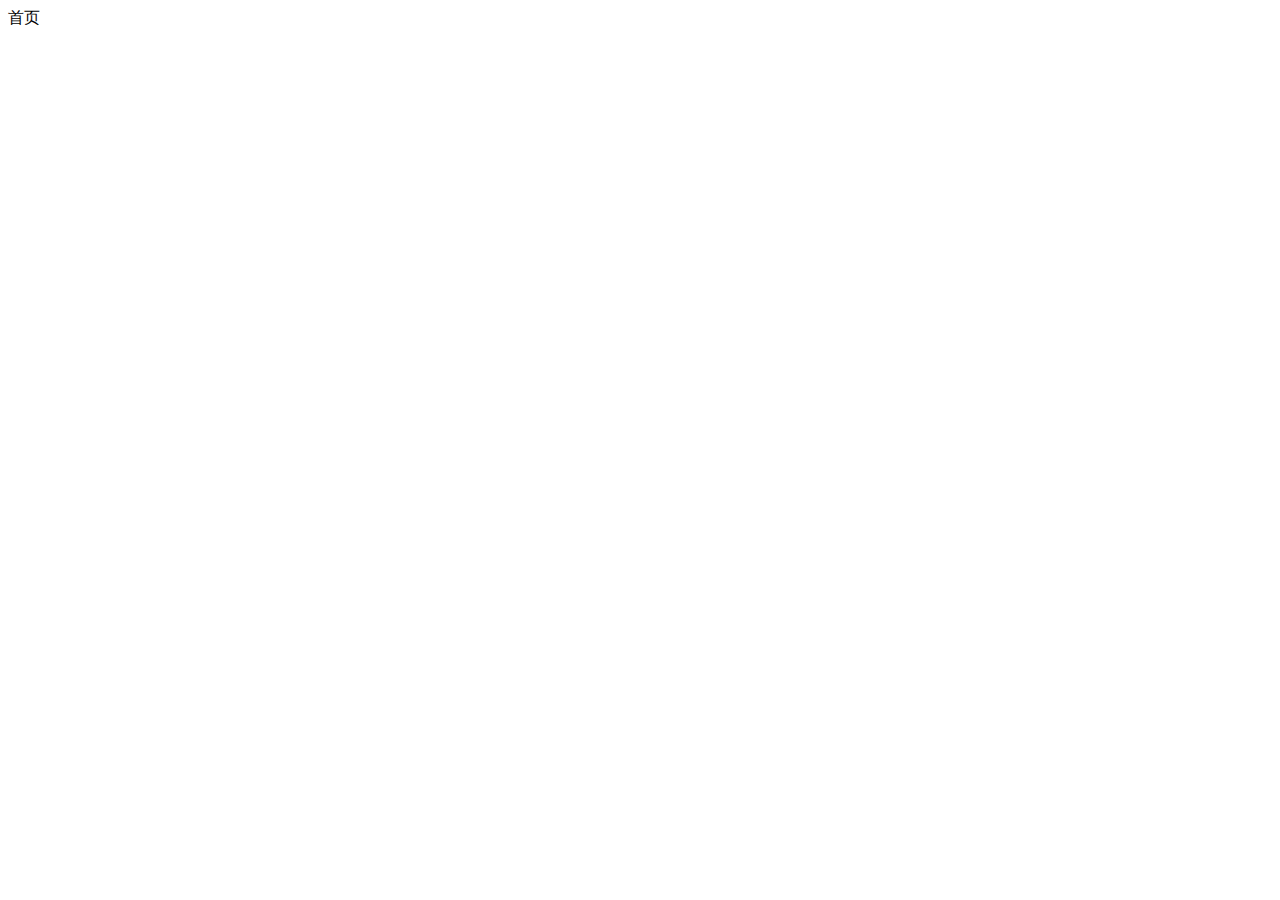
==== index.html @ 3155b63d "完成了登录和注册的功能" ====
<!DOCTYPE html>
<html lang="en">

<head>
  <meta charset="UTF-8">
  <meta http-equiv="X-UA-Compatible" content="IE=edge">
  <meta name="viewport" content="width=device-width, initial-scale=1.0">
  <title>Document</title>
</head>

<body>
  首页
</body>

</html>
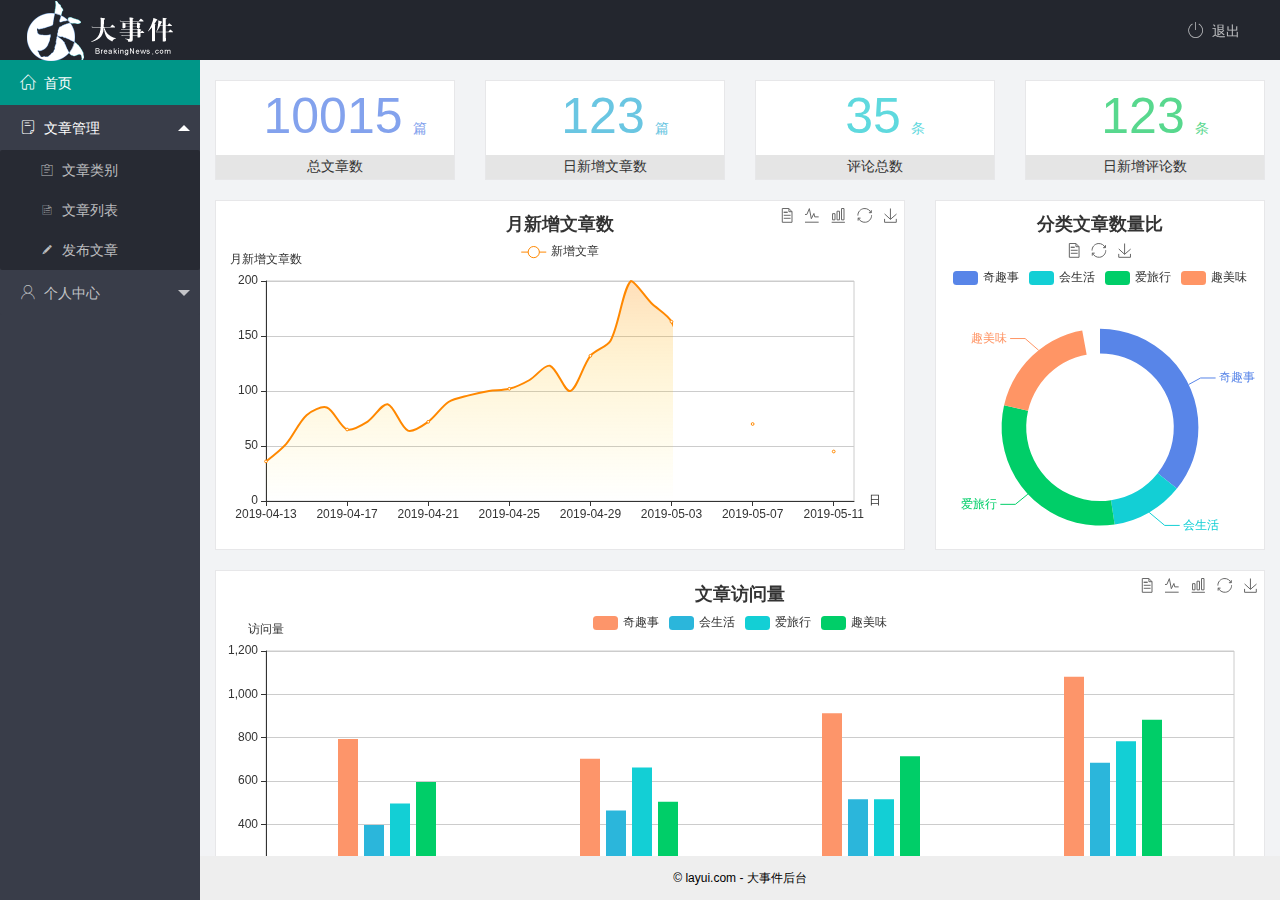
==== commit d318210f: "完成主页开发" ====
--- a/index.html
+++ b/index.html
@@ -2,14 +2,120 @@
 <html lang="en">
 
 <head>
-  <meta charset="UTF-8">
-  <meta http-equiv="X-UA-Compatible" content="IE=edge">
-  <meta name="viewport" content="width=device-width, initial-scale=1.0">
-  <title>Document</title>
+  <meta charset="UTF-8" />
+  <meta name="viewport" content="width=device-width, initial-scale=1.0" />
+  <title>后台主页</title>
+  <!-- 导入 layui 的样式表 -->
+  <link rel="stylesheet" href="/assets/lib/layui/css/layui.css" />
+  <link rel="stylesheet" href="/assets/fonts/iconfont.css">
+  <link rel="stylesheet" href="/assets/css/index.css" />
 </head>
 
-<body>
-  首页
+<body class="layui-layout-body">
+  <div class="layui-layout layui-layout-admin">
+    <div class="layui-header">
+      <div class="layui-logo">
+        <img src="/assets/images/logo.png" alt="" />
+      </div>
+      <!-- 头部区域（可配合layui已有的水平导航） -->
+      <ul class="layui-nav layui-layout-right">
+        <li class="layui-nav-item">
+          <a href="javascript:;" class="userinfo" style="display: none;">
+            <img src="http://t.cn/RCzsdCq" class="layui-nav-img" />
+            <span class="text-avatar">A</span>
+            个人中心
+          </a>
+          <dl class="layui-nav-child">
+            <dd><a href="/user/user_info.html" target="fm">基本资料</a></dd>
+            <dd><a href="/user/user_avatar.html" target="fm">更换头像</a></dd>
+            <dd><a href="/user/user_pwd.html" target="fm">重置密码</a></dd>
+          </dl>
+        </li>
+        <li class="layui-nav-item">
+          <a href="javascript:;" id="btnLogout">
+            <span class="iconfont icon-tuichu"></span>退出
+          </a>
+        </li>
+      </ul>
+    </div>
+
+    <div class="layui-side layui-bg-black">
+      <div class="layui-side-scroll">
+        <div class="userinfo" style="display: none;">
+          <img src="http://t.cn/RCzsdCq" class="layui-nav-img" />
+          <span class="text-avatar">A</span>
+          <span id="welcome">欢迎 </span>
+        </div>
+        <!-- 左侧导航区域（可配合layui已有的垂直导航） -->
+        <ul class="layui-nav layui-nav-tree" lay-shrink="all">
+          <li class="layui-nav-item layui-this">
+            <a href="/home/dashboard.html" target="fm">
+              <span class="iconfont icon-home"></span>首页
+            </a>
+          </li>
+          <li class="layui-nav-item layui-nav-itemed">
+            <a class="" href="javascript:;">
+              <span class="iconfont icon-16"></span>文章管理
+            </a>
+            <dl class="layui-nav-child">
+              <dd>
+                <a href="javascript:;">
+                  <i class="layui-icon layui-icon-form"></i>文章类别
+                </a>
+              </dd>
+              <dd>
+                <a href="javascript:;">
+                  <i class="layui-icon layui-icon-list"></i>文章列表
+                </a>
+              </dd>
+              <dd>
+                <a href="javascript:;">
+                  <i class="layui-icon layui-icon-edit"></i>发布文章
+                </a>
+              </dd>
+            </dl>
+          </li>
+          <li class="layui-nav-item">
+            <a href="javascript:;">
+              <span class="iconfont icon-user"></span>个人中心
+            </a>
+            <dl class="layui-nav-child">
+              <dd>
+                <a href="/user/user_info.html" target="fm">
+                  <i class="layui-icon layui-icon-group"></i>基本资料
+                </a>
+              </dd>
+              <dd>
+                <a href="/user/user_avatar.html" target="fm">
+                  <i class="layui-icon layui-icon-picture"></i>更换头像
+                </a>
+              </dd>
+              <dd>
+                <a href="/user/user_pwd.html" target="fm">
+                  <i class="layui-icon layui-icon-util"></i>重置密码
+                </a>
+              </dd>
+            </dl>
+          </li>
+        </ul>
+      </div>
+    </div>
+
+    <div class="layui-body">
+      <!-- 内容主体区域 -->
+      <iframe name="fm" src="/home/dashboard.html" frameborder="0"></iframe>
+    </div>
+
+    <div class="layui-footer">
+      <!-- 底部固定区域 -->
+      © layui.com - 大事件后台
+    </div>
+  </div>
+  <!-- 导入 layui 的JS文件 -->
+  <script src="/assets/lib/layui/layui.all.js"></script>
+  <script src="/assets/lib/jquery.js"></script>
+  <script src="/assets/js/baseAPI.js"></script>
+  <script src="/assets/js/index.js"></script>
 </body>
 
 </html>--- a/assets/lib/layui/css/layui.css
+++ b/assets/lib/layui/css/layui.css
@@ -0,0 +1,2 @@
+/** layui-v2.5.5 MIT License By https://www.layui.com */
+ .layui-inline,img{display:inline-block;vertical-align:middle}h1,h2,h3,h4,h5,h6{font-weight:400}.layui-edge,.layui-header,.layui-inline,.layui-main{position:relative}.layui-body,.layui-edge,.layui-elip{overflow:hidden}.layui-btn,.layui-edge,.layui-inline,img{vertical-align:middle}.layui-btn,.layui-disabled,.layui-icon,.layui-unselect{-moz-user-select:none;-webkit-user-select:none;-ms-user-select:none}.layui-elip,.layui-form-checkbox span,.layui-form-pane .layui-form-label{text-overflow:ellipsis;white-space:nowrap}.layui-breadcrumb,.layui-tree-btnGroup{visibility:hidden}blockquote,body,button,dd,div,dl,dt,form,h1,h2,h3,h4,h5,h6,input,li,ol,p,pre,td,textarea,th,ul{margin:0;padding:0;-webkit-tap-highlight-color:rgba(0,0,0,0)}a:active,a:hover{outline:0}img{border:none}li{list-style:none}table{border-collapse:collapse;border-spacing:0}h4,h5,h6{font-size:100%}button,input,optgroup,option,select,textarea{font-family:inherit;font-size:inherit;font-style:inherit;font-weight:inherit;outline:0}pre{white-space:pre-wrap;white-space:-moz-pre-wrap;white-space:-pre-wrap;white-space:-o-pre-wrap;word-wrap:break-word}body{line-height:24px;font:14px Helvetica Neue,Helvetica,PingFang SC,Tahoma,Arial,sans-serif}hr{height:1px;margin:10px 0;border:0;clear:both}a{color:#333;text-decoration:none}a:hover{color:#777}a cite{font-style:normal;*cursor:pointer}.layui-border-box,.layui-border-box *{box-sizing:border-box}.layui-box,.layui-box *{box-sizing:content-box}.layui-clear{clear:both;*zoom:1}.layui-clear:after{content:'\20';clear:both;*zoom:1;display:block;height:0}.layui-inline{*display:inline;*zoom:1}.layui-edge{display:inline-block;width:0;height:0;border-width:6px;border-style:dashed;border-color:transparent}.layui-edge-top{top:-4px;border-bottom-color:#999;border-bottom-style:solid}.layui-edge-right{border-left-color:#999;border-left-style:solid}.layui-edge-bottom{top:2px;border-top-color:#999;border-top-style:solid}.layui-edge-left{border-right-color:#999;border-right-style:solid}.layui-disabled,.layui-disabled:hover{color:#d2d2d2!important;cursor:not-allowed!important}.layui-circle{border-radius:100%}.layui-show{display:block!important}.layui-hide{display:none!important}@font-face{font-family:layui-icon;src:url(../font/iconfont.eot?v=250);src:url(../font/iconfont.eot?v=250#iefix) format('embedded-opentype'),url(../font/iconfont.woff2?v=250) format('woff2'),url(../font/iconfont.woff?v=250) format('woff'),url(../font/iconfont.ttf?v=250) format('truetype'),url(../font/iconfont.svg?v=250#layui-icon) format('svg')}.layui-icon{font-family:layui-icon!important;font-size:16px;font-style:normal;-webkit-font-smoothing:antialiased;-moz-osx-font-smoothing:grayscale}.layui-icon-reply-fill:before{content:"\e611"}.layui-icon-set-fill:before{content:"\e614"}.layui-icon-menu-fill:before{content:"\e60f"}.layui-icon-search:before{content:"\e615"}.layui-icon-share:before{content:"\e641"}.layui-icon-set-sm:before{content:"\e620"}.layui-icon-engine:before{content:"\e628"}.layui-icon-close:before{content:"\1006"}.layui-icon-close-fill:before{content:"\1007"}.layui-icon-chart-screen:before{content:"\e629"}.layui-icon-star:before{content:"\e600"}.layui-icon-circle-dot:before{content:"\e617"}.layui-icon-chat:before{content:"\e606"}.layui-icon-release:before{content:"\e609"}.layui-icon-list:before{content:"\e60a"}.layui-icon-chart:before{content:"\e62c"}.layui-icon-ok-circle:before{content:"\1005"}.layui-icon-layim-theme:before{content:"\e61b"}.layui-icon-table:before{content:"\e62d"}.layui-icon-right:before{content:"\e602"}.layui-icon-left:before{content:"\e603"}.layui-icon-cart-simple:before{content:"\e698"}.layui-icon-face-cry:before{content:"\e69c"}.layui-icon-face-smile:before{content:"\e6af"}.layui-icon-survey:before{content:"\e6b2"}.layui-icon-tree:before{content:"\e62e"}.layui-icon-upload-circle:before{content:"\e62f"}.layui-icon-add-circle:before{content:"\e61f"}.layui-icon-download-circle:before{content:"\e601"}.layui-icon-templeate-1:before{content:"\e630"}.layui-icon-util:before{content:"\e631"}.layui-icon-face-surprised:before{content:"\e664"}.layui-icon-edit:before{content:"\e642"}.layui-icon-speaker:before{content:"\e645"}.layui-icon-down:before{content:"\e61a"}.layui-icon-file:before{content:"\e621"}.layui-icon-layouts:before{content:"\e632"}.layui-icon-rate-half:before{content:"\e6c9"}.layui-icon-add-circle-fine:before{content:"\e608"}.layui-icon-prev-circle:before{content:"\e633"}.layui-icon-read:before{content:"\e705"}.layui-icon-404:before{content:"\e61c"}.layui-icon-carousel:before{content:"\e634"}.layui-icon-help:before{content:"\e607"}.layui-icon-code-circle:before{content:"\e635"}.layui-icon-water:before{content:"\e636"}.layui-icon-username:before{content:"\e66f"}.layui-icon-find-fill:before{content:"\e670"}.layui-icon-about:before{content:"\e60b"}.layui-icon-location:before{content:"\e715"}.layui-icon-up:before{content:"\e619"}.layui-icon-pause:before{content:"\e651"}.layui-icon-date:before{content:"\e637"}.layui-icon-layim-uploadfile:before{content:"\e61d"}.layui-icon-delete:before{content:"\e640"}.layui-icon-play:before{content:"\e652"}.layui-icon-top:before{content:"\e604"}.layui-icon-friends:before{content:"\e612"}.layui-icon-refresh-3:before{content:"\e9aa"}.layui-icon-ok:before{content:"\e605"}.layui-icon-layer:before{content:"\e638"}.layui-icon-face-smile-fine:before{content:"\e60c"}.layui-icon-dollar:before{content:"\e659"}.layui-icon-group:before{content:"\e613"}.layui-icon-layim-download:before{content:"\e61e"}.layui-icon-picture-fine:before{content:"\e60d"}.layui-icon-link:before{content:"\e64c"}.layui-icon-diamond:before{content:"\e735"}.layui-icon-log:before{content:"\e60e"}.layui-icon-rate-solid:before{content:"\e67a"}.layui-icon-fonts-del:before{content:"\e64f"}.layui-icon-unlink:before{content:"\e64d"}.layui-icon-fonts-clear:before{content:"\e639"}.layui-icon-triangle-r:before{content:"\e623"}.layui-icon-circle:before{content:"\e63f"}.layui-icon-radio:before{content:"\e643"}.layui-icon-align-center:before{content:"\e647"}.layui-icon-align-right:before{content:"\e648"}.layui-icon-align-left:before{content:"\e649"}.layui-icon-loading-1:before{content:"\e63e"}.layui-icon-return:before{content:"\e65c"}.layui-icon-fonts-strong:before{content:"\e62b"}.layui-icon-upload:before{content:"\e67c"}.layui-icon-dialogue:before{content:"\e63a"}.layui-icon-video:before{content:"\e6ed"}.layui-icon-headset:before{content:"\e6fc"}.layui-icon-cellphone-fine:before{content:"\e63b"}.layui-icon-add-1:before{content:"\e654"}.layui-icon-face-smile-b:before{content:"\e650"}.layui-icon-fonts-html:before{content:"\e64b"}.layui-icon-form:before{content:"\e63c"}.layui-icon-cart:before{content:"\e657"}.layui-icon-camera-fill:before{content:"\e65d"}.layui-icon-tabs:before{content:"\e62a"}.layui-icon-fonts-code:before{content:"\e64e"}.layui-icon-fire:before{content:"\e756"}.layui-icon-set:before{content:"\e716"}.layui-icon-fonts-u:before{content:"\e646"}.layui-icon-triangle-d:before{content:"\e625"}.layui-icon-tips:before{content:"\e702"}.layui-icon-picture:before{content:"\e64a"}.layui-icon-more-vertical:before{content:"\e671"}.layui-icon-flag:before{content:"\e66c"}.layui-icon-loading:before{content:"\e63d"}.layui-icon-fonts-i:before{content:"\e644"}.layui-icon-refresh-1:before{content:"\e666"}.layui-icon-rmb:before{content:"\e65e"}.layui-icon-home:before{content:"\e68e"}.layui-icon-user:before{content:"\e770"}.layui-icon-notice:before{content:"\e667"}.layui-icon-login-weibo:before{content:"\e675"}.layui-icon-voice:before{content:"\e688"}.layui-icon-upload-drag:before{content:"\e681"}.layui-icon-login-qq:before{content:"\e676"}.layui-icon-snowflake:before{content:"\e6b1"}.layui-icon-file-b:before{content:"\e655"}.layui-icon-template:before{content:"\e663"}.layui-icon-auz:before{content:"\e672"}.layui-icon-console:before{content:"\e665"}.layui-icon-app:before{content:"\e653"}.layui-icon-prev:before{content:"\e65a"}.layui-icon-website:before{content:"\e7ae"}.layui-icon-next:before{content:"\e65b"}.layui-icon-component:before{content:"\e857"}.layui-icon-more:before{content:"\e65f"}.layui-icon-login-wechat:before{content:"\e677"}.layui-icon-shrink-right:before{content:"\e668"}.layui-icon-spread-left:before{content:"\e66b"}.layui-icon-camera:before{content:"\e660"}.layui-icon-note:before{content:"\e66e"}.layui-icon-refresh:before{content:"\e669"}.layui-icon-female:before{content:"\e661"}.layui-icon-male:before{content:"\e662"}.layui-icon-password:before{content:"\e673"}.layui-icon-senior:before{content:"\e674"}.layui-icon-theme:before{content:"\e66a"}.layui-icon-tread:before{content:"\e6c5"}.layui-icon-praise:before{content:"\e6c6"}.layui-icon-star-fill:before{content:"\e658"}.layui-icon-rate:before{content:"\e67b"}.layui-icon-template-1:before{content:"\e656"}.layui-icon-vercode:before{content:"\e679"}.layui-icon-cellphone:before{content:"\e678"}.layui-icon-screen-full:before{content:"\e622"}.layui-icon-screen-restore:before{content:"\e758"}.layui-icon-cols:before{content:"\e610"}.layui-icon-export:before{content:"\e67d"}.layui-icon-print:before{content:"\e66d"}.layui-icon-slider:before{content:"\e714"}.layui-icon-addition:before{content:"\e624"}.layui-icon-subtraction:before{content:"\e67e"}.layui-icon-service:before{content:"\e626"}.layui-icon-transfer:before{content:"\e691"}.layui-main{width:1140px;margin:0 auto}.layui-header{z-index:1000;height:60px}.layui-header a:hover{transition:all .5s;-webkit-transition:all .5s}.layui-side{position:fixed;left:0;top:0;bottom:0;z-index:999;width:200px;overflow-x:hidden}.layui-side-scroll{position:relative;width:220px;height:100%;overflow-x:hidden}.layui-body{position:absolute;left:200px;right:0;top:0;bottom:0;z-index:998;width:auto;overflow-y:auto;box-sizing:border-box}.layui-layout-body{overflow:hidden}.layui-layout-admin .layui-header{background-color:#23262E}.layui-layout-admin .layui-side{top:60px;width:200px;overflow-x:hidden}.layui-layout-admin .layui-body{position:fixed;top:60px;bottom:44px}.layui-layout-admin .layui-main{width:auto;margin:0 15px}.layui-layout-admin .layui-footer{position:fixed;left:200px;right:0;bottom:0;height:44px;line-height:44px;padding:0 15px;background-color:#eee}.layui-layout-admin .layui-logo{position:absolute;left:0;top:0;width:200px;height:100%;line-height:60px;text-align:center;color:#009688;font-size:16px}.layui-layout-admin .layui-header .layui-nav{background:0 0}.layui-layout-left{position:absolute!important;left:200px;top:0}.layui-layout-right{position:absolute!important;right:0;top:0}.layui-container{position:relative;margin:0 auto;padding:0 15px;box-sizing:border-box}.layui-fluid{position:relative;margin:0 auto;padding:0 15px}.layui-row:after,.layui-row:before{content:'';display:block;clear:both}.layui-col-lg1,.layui-col-lg10,.layui-col-lg11,.layui-col-lg12,.layui-col-lg2,.layui-col-lg3,.layui-col-lg4,.layui-col-lg5,.layui-col-lg6,.layui-col-lg7,.layui-col-lg8,.layui-col-lg9,.layui-col-md1,.layui-col-md10,.layui-col-md11,.layui-col-md12,.layui-col-md2,.layui-col-md3,.layui-col-md4,.layui-col-md5,.layui-col-md6,.layui-col-md7,.layui-col-md8,.layui-col-md9,.layui-col-sm1,.layui-col-sm10,.layui-col-sm11,.layui-col-sm12,.layui-col-sm2,.layui-col-sm3,.layui-col-sm4,.layui-col-sm5,.layui-col-sm6,.layui-col-sm7,.layui-col-sm8,.layui-col-sm9,.layui-col-xs1,.layui-col-xs10,.layui-col-xs11,.layui-col-xs12,.layui-col-xs2,.layui-col-xs3,.layui-col-xs4,.layui-col-xs5,.layui-col-xs6,.layui-col-xs7,.layui-col-xs8,.layui-col-xs9{position:relative;display:block;box-sizing:border-box}.layui-col-xs1,.layui-col-xs10,.layui-col-xs11,.layui-col-xs12,.layui-col-xs2,.layui-col-xs3,.layui-col-xs4,.layui-col-xs5,.layui-col-xs6,.layui-col-xs7,.layui-col-xs8,.layui-col-xs9{float:left}.layui-col-xs1{width:8.33333333%}.layui-col-xs2{width:16.66666667%}.layui-col-xs3{width:25%}.layui-col-xs4{width:33.33333333%}.layui-col-xs5{width:41.66666667%}.layui-col-xs6{width:50%}.layui-col-xs7{width:58.33333333%}.layui-col-xs8{width:66.66666667%}.layui-col-xs9{width:75%}.layui-col-xs10{width:83.33333333%}.layui-col-xs11{width:91.66666667%}.layui-col-xs12{width:100%}.layui-col-xs-offset1{margin-left:8.33333333%}.layui-col-xs-offset2{margin-left:16.66666667%}.layui-col-xs-offset3{margin-left:25%}.layui-col-xs-offset4{margin-left:33.33333333%}.layui-col-xs-offset5{margin-left:41.66666667%}.layui-col-xs-offset6{margin-left:50%}.layui-col-xs-offset7{margin-left:58.33333333%}.layui-col-xs-offset8{margin-left:66.66666667%}.layui-col-xs-offset9{margin-left:75%}.layui-col-xs-offset10{margin-left:83.33333333%}.layui-col-xs-offset11{margin-left:91.66666667%}.layui-col-xs-offset12{margin-left:100%}@media screen and (max-width:768px){.layui-hide-xs{display:none!important}.layui-show-xs-block{display:block!important}.layui-show-xs-inline{display:inline!important}.layui-show-xs-inline-block{display:inline-block!important}}@media screen and (min-width:768px){.layui-container{width:750px}.layui-hide-sm{display:none!important}.layui-show-sm-block{display:block!important}.layui-show-sm-inline{display:inline!important}.layui-show-sm-inline-block{display:inline-block!important}.layui-col-sm1,.layui-col-sm10,.layui-col-sm11,.layui-col-sm12,.layui-col-sm2,.layui-col-sm3,.layui-col-sm4,.layui-col-sm5,.layui-col-sm6,.layui-col-sm7,.layui-col-sm8,.layui-col-sm9{float:left}.layui-col-sm1{width:8.33333333%}.layui-col-sm2{width:16.66666667%}.layui-col-sm3{width:25%}.layui-col-sm4{width:33.33333333%}.layui-col-sm5{width:41.66666667%}.layui-col-sm6{width:50%}.layui-col-sm7{width:58.33333333%}.layui-col-sm8{width:66.66666667%}.layui-col-sm9{width:75%}.layui-col-sm10{width:83.33333333%}.layui-col-sm11{width:91.66666667%}.layui-col-sm12{width:100%}.layui-col-sm-offset1{margin-left:8.33333333%}.layui-col-sm-offset2{margin-left:16.66666667%}.layui-col-sm-offset3{margin-left:25%}.layui-col-sm-offset4{margin-left:33.33333333%}.layui-col-sm-offset5{margin-left:41.66666667%}.layui-col-sm-offset6{margin-left:50%}.layui-col-sm-offset7{margin-left:58.33333333%}.layui-col-sm-offset8{margin-left:66.66666667%}.layui-col-sm-offset9{margin-left:75%}.layui-col-sm-offset10{margin-left:83.33333333%}.layui-col-sm-offset11{margin-left:91.66666667%}.layui-col-sm-offset12{margin-left:100%}}@media screen and (min-width:992px){.layui-container{width:970px}.layui-hide-md{display:none!important}.layui-show-md-block{display:block!important}.layui-show-md-inline{display:inline!important}.layui-show-md-inline-block{display:inline-block!important}.layui-col-md1,.layui-col-md10,.layui-col-md11,.layui-col-md12,.layui-col-md2,.layui-col-md3,.layui-col-md4,.layui-col-md5,.layui-col-md6,.layui-col-md7,.layui-col-md8,.layui-col-md9{float:left}.layui-col-md1{width:8.33333333%}.layui-col-md2{width:16.66666667%}.layui-col-md3{width:25%}.layui-col-md4{width:33.33333333%}.layui-col-md5{width:41.66666667%}.layui-col-md6{width:50%}.layui-col-md7{width:58.33333333%}.layui-col-md8{width:66.66666667%}.layui-col-md9{width:75%}.layui-col-md10{width:83.33333333%}.layui-col-md11{width:91.66666667%}.layui-col-md12{width:100%}.layui-col-md-offset1{margin-left:8.33333333%}.layui-col-md-offset2{margin-left:16.66666667%}.layui-col-md-offset3{margin-left:25%}.layui-col-md-offset4{margin-left:33.33333333%}.layui-col-md-offset5{margin-left:41.66666667%}.layui-col-md-offset6{margin-left:50%}.layui-col-md-offset7{margin-left:58.33333333%}.layui-col-md-offset8{margin-left:66.66666667%}.layui-col-md-offset9{margin-left:75%}.layui-col-md-offset10{margin-left:83.33333333%}.layui-col-md-offset11{margin-left:91.66666667%}.layui-col-md-offset12{margin-left:100%}}@media screen and (min-width:1200px){.layui-container{width:1170px}.layui-hide-lg{display:none!important}.layui-show-lg-block{display:block!important}.layui-show-lg-inline{display:inline!important}.layui-show-lg-inline-block{display:inline-block!important}.layui-col-lg1,.layui-col-lg10,.layui-col-lg11,.layui-col-lg12,.layui-col-lg2,.layui-col-lg3,.layui-col-lg4,.layui-col-lg5,.layui-col-lg6,.layui-col-lg7,.layui-col-lg8,.layui-col-lg9{float:left}.layui-col-lg1{width:8.33333333%}.layui-col-lg2{width:16.66666667%}.layui-col-lg3{width:25%}.layui-col-lg4{width:33.33333333%}.layui-col-lg5{width:41.66666667%}.layui-col-lg6{width:50%}.layui-col-lg7{width:58.33333333%}.layui-col-lg8{width:66.66666667%}.layui-col-lg9{width:75%}.layui-col-lg10{width:83.33333333%}.layui-col-lg11{width:91.66666667%}.layui-col-lg12{width:100%}.layui-col-lg-offset1{margin-left:8.33333333%}.layui-col-lg-offset2{margin-left:16.66666667%}.layui-col-lg-offset3{margin-left:25%}.layui-col-lg-offset4{margin-left:33.33333333%}.layui-col-lg-offset5{margin-left:41.66666667%}.layui-col-lg-offset6{margin-left:50%}.layui-col-lg-offset7{margin-left:58.33333333%}.layui-col-lg-offset8{margin-left:66.66666667%}.layui-col-lg-offset9{margin-left:75%}.layui-col-lg-offset10{margin-left:83.33333333%}.layui-col-lg-offset11{margin-left:91.66666667%}.layui-col-lg-offset12{margin-left:100%}}.layui-col-space1{margin:-.5px}.layui-col-space1>*{padding:.5px}.layui-col-space3{margin:-1.5px}.layui-col-space3>*{padding:1.5px}.layui-col-space5{margin:-2.5px}.layui-col-space5>*{padding:2.5px}.layui-col-space8{margin:-3.5px}.layui-col-space8>*{padding:3.5px}.layui-col-space10{margin:-5px}.layui-col-space10>*{padding:5px}.layui-col-space12{margin:-6px}.layui-col-space12>*{padding:6px}.layui-col-space15{margin:-7.5px}.layui-col-space15>*{padding:7.5px}.layui-col-space18{margin:-9px}.layui-col-space18>*{padding:9px}.layui-col-space20{margin:-10px}.layui-col-space20>*{padding:10px}.layui-col-space22{margin:-11px}.layui-col-space22>*{padding:11px}.layui-col-space25{margin:-12.5px}.layui-col-space25>*{padding:12.5px}.layui-col-space30{margin:-15px}.layui-col-space30>*{padding:15px}.layui-btn,.layui-input,.layui-select,.layui-textarea,.layui-upload-button{outline:0;-webkit-appearance:none;transition:all .3s;-webkit-transition:all .3s;box-sizing:border-box}.layui-elem-quote{margin-bottom:10px;padding:15px;line-height:22px;border-left:5px solid #009688;border-radius:0 2px 2px 0;background-color:#f2f2f2}.layui-quote-nm{border-style:solid;border-width:1px 1px 1px 5px;background:0 0}.layui-elem-field{margin-bottom:10px;padding:0;border-width:1px;border-style:solid}.layui-elem-field legend{margin-left:20px;padding:0 10px;font-size:20px;font-weight:300}.layui-field-title{margin:10px 0 20px;border-width:1px 0 0}.layui-field-box{padding:10px 15px}.layui-field-title .layui-field-box{padding:10px 0}.layui-progress{position:relative;height:6px;border-radius:20px;background-color:#e2e2e2}.layui-progress-bar{position:absolute;left:0;top:0;width:0;max-width:100%;height:6px;border-radius:20px;text-align:right;background-color:#5FB878;transition:all .3s;-webkit-transition:all .3s}.layui-progress-big,.layui-progress-big .layui-progress-bar{height:18px;line-height:18px}.layui-progress-text{position:relative;top:-20px;line-height:18px;font-size:12px;color:#666}.layui-progress-big .layui-progress-text{position:static;padding:0 10px;color:#fff}.layui-collapse{border-width:1px;border-style:solid;border-radius:2px}.layui-colla-content,.layui-colla-item{border-top-width:1px;border-top-style:solid}.layui-colla-item:first-child{border-top:none}.layui-colla-title{position:relative;height:42px;line-height:42px;padding:0 15px 0 35px;color:#333;background-color:#f2f2f2;cursor:pointer;font-size:14px;overflow:hidden}.layui-colla-content{display:none;padding:10px 15px;line-height:22px;color:#666}.layui-colla-icon{position:absolute;left:15px;top:0;font-size:14px}.layui-card{margin-bottom:15px;border-radius:2px;background-color:#fff;box-shadow:0 1px 2px 0 rgba(0,0,0,.05)}.layui-card:last-child{margin-bottom:0}.layui-card-header{position:relative;height:42px;line-height:42px;padding:0 15px;border-bottom:1px solid #f6f6f6;color:#333;border-radius:2px 2px 0 0;font-size:14px}.layui-bg-black,.layui-bg-blue,.layui-bg-cyan,.layui-bg-green,.layui-bg-orange,.layui-bg-red{color:#fff!important}.layui-card-body{position:relative;padding:10px 15px;line-height:24px}.layui-card-body[pad15]{padding:15px}.layui-card-body[pad20]{padding:20px}.layui-card-body .layui-table{margin:5px 0}.layui-card .layui-tab{margin:0}.layui-panel-window{position:relative;padding:15px;border-radius:0;border-top:5px solid #E6E6E6;background-color:#fff}.layui-auxiliar-moving{position:fixed;left:0;right:0;top:0;bottom:0;width:100%;height:100%;background:0 0;z-index:9999999999}.layui-form-label,.layui-form-mid,.layui-form-select,.layui-input-block,.layui-input-inline,.layui-textarea{position:relative}.layui-bg-red{background-color:#FF5722!important}.layui-bg-orange{background-color:#FFB800!important}.layui-bg-green{background-color:#009688!important}.layui-bg-cyan{background-color:#2F4056!important}.layui-bg-blue{background-color:#1E9FFF!important}.layui-bg-black{background-color:#393D49!important}.layui-bg-gray{background-color:#eee!important;color:#666!important}.layui-badge-rim,.layui-colla-content,.layui-colla-item,.layui-collapse,.layui-elem-field,.layui-form-pane .layui-form-item[pane],.layui-form-pane .layui-form-label,.layui-input,.layui-layedit,.layui-layedit-tool,.layui-quote-nm,.layui-select,.layui-tab-bar,.layui-tab-card,.layui-tab-title,.layui-tab-title .layui-this:after,.layui-textarea{border-color:#e6e6e6}.layui-timeline-item:before,hr{background-color:#e6e6e6}.layui-text{line-height:22px;font-size:14px;color:#666}.layui-text h1,.layui-text h2,.layui-text h3{font-weight:500;color:#333}.layui-text h1{font-size:30px}.layui-text h2{font-size:24px}.layui-text h3{font-size:18px}.layui-text a:not(.layui-btn){color:#01AAED}.layui-text a:not(.layui-btn):hover{text-decoration:underline}.layui-text ul{padding:5px 0 5px 15px}.layui-text ul li{margin-top:5px;list-style-type:disc}.layui-text em,.layui-word-aux{color:#999!important;padding:0 5px!important}.layui-btn{display:inline-block;height:38px;line-height:38px;padding:0 18px;background-color:#009688;color:#fff;white-space:nowrap;text-align:center;font-size:14px;border:none;border-radius:2px;cursor:pointer}.layui-btn:hover{opacity:.8;filter:alpha(opacity=80);color:#fff}.layui-btn:active{opacity:1;filter:alpha(opacity=100)}.layui-btn+.layui-btn{margin-left:10px}.layui-btn-container{font-size:0}.layui-btn-container .layui-btn{margin-right:10px;margin-bottom:10px}.layui-btn-container .layui-btn+.layui-btn{margin-left:0}.layui-table .layui-btn-container .layui-btn{margin-bottom:9px}.layui-btn-radius{border-radius:100px}.layui-btn .layui-icon{margin-right:3px;font-size:18px;vertical-align:bottom;vertical-align:middle\9}.layui-btn-primary{border:1px solid #C9C9C9;background-color:#fff;color:#555}.layui-btn-primary:hover{border-color:#009688;color:#333}.layui-btn-normal{background-color:#1E9FFF}.layui-btn-warm{background-color:#FFB800}.layui-btn-danger{background-color:#FF5722}.layui-btn-checked{background-color:#5FB878}.layui-btn-disabled,.layui-btn-disabled:active,.layui-btn-disabled:hover{border:1px solid #e6e6e6;background-color:#FBFBFB;color:#C9C9C9;cursor:not-allowed;opacity:1}.layui-btn-lg{height:44px;line-height:44px;padding:0 25px;font-size:16px}.layui-btn-sm{height:30px;line-height:30px;padding:0 10px;font-size:12px}.layui-btn-sm i{font-size:16px!important}.layui-btn-xs{height:22px;line-height:22px;padding:0 5px;font-size:12px}.layui-btn-xs i{font-size:14px!important}.layui-btn-group{display:inline-block;vertical-align:middle;font-size:0}.layui-btn-group .layui-btn{margin-left:0!important;margin-right:0!important;border-left:1px solid rgba(255,255,255,.5);border-radius:0}.layui-btn-group .layui-btn-primary{border-left:none}.layui-btn-group .layui-btn-primary:hover{border-color:#C9C9C9;color:#009688}.layui-btn-group .layui-btn:first-child{border-left:none;border-radius:2px 0 0 2px}.layui-btn-group .layui-btn-primary:first-child{border-left:1px solid #c9c9c9}.layui-btn-group .layui-btn:last-child{border-radius:0 2px 2px 0}.layui-btn-group .layui-btn+.layui-btn{margin-left:0}.layui-btn-group+.layui-btn-group{margin-left:10px}.layui-btn-fluid{width:100%}.layui-input,.layui-select,.layui-textarea{height:38px;line-height:1.3;line-height:38px\9;border-width:1px;border-style:solid;background-color:#fff;border-radius:2px}.layui-input::-webkit-input-placeholder,.layui-select::-webkit-input-placeholder,.layui-textarea::-webkit-input-placeholder{line-height:1.3}.layui-input,.layui-textarea{display:block;width:100%;padding-left:10px}.layui-input:hover,.layui-textarea:hover{border-color:#D2D2D2!important}.layui-input:focus,.layui-textarea:focus{border-color:#C9C9C9!important}.layui-textarea{min-height:100px;height:auto;line-height:20px;padding:6px 10px;resize:vertical}.layui-select{padding:0 10px}.layui-form input[type=checkbox],.layui-form input[type=radio],.layui-form select{display:none}.layui-form [lay-ignore]{display:initial}.layui-form-item{margin-bottom:15px;clear:both;*zoom:1}.layui-form-item:after{content:'\20';clear:both;*zoom:1;display:block;height:0}.layui-form-label{float:left;display:block;padding:9px 15px;width:80px;font-weight:400;line-height:20px;text-align:right}.layui-form-label-col{display:block;float:none;padding:9px 0;line-height:20px;text-align:left}.layui-form-item .layui-inline{margin-bottom:5px;margin-right:10px}.layui-input-block{margin-left:110px;min-height:36px}.layui-input-inline{display:inline-block;vertical-align:middle}.layui-form-item .layui-input-inline{float:left;width:190px;margin-right:10px}.layui-form-text .layui-input-inline{width:auto}.layui-form-mid{float:left;display:block;padding:9px 0!important;line-height:20px;margin-right:10px}.layui-form-danger+.layui-form-select .layui-input,.layui-form-danger:focus{border-color:#FF5722!important}.layui-form-select .layui-input{padding-right:30px;cursor:pointer}.layui-form-select .layui-edge{position:absolute;right:10px;top:50%;margin-top:-3px;cursor:pointer;border-width:6px;border-top-color:#c2c2c2;border-top-style:solid;transition:all .3s;-webkit-transition:all .3s}.layui-form-select dl{display:none;position:absolute;left:0;top:42px;padding:5px 0;z-index:899;min-width:100%;border:1px solid #d2d2d2;max-height:300px;overflow-y:auto;background-color:#fff;border-radius:2px;box-shadow:0 2px 4px rgba(0,0,0,.12);box-sizing:border-box}.layui-form-select dl dd,.layui-form-select dl dt{padding:0 10px;line-height:36px;white-space:nowrap;overflow:hidden;text-overflow:ellipsis}.layui-form-select dl dt{font-size:12px;color:#999}.layui-form-select dl dd{cursor:pointer}.layui-form-select dl dd:hover{background-color:#f2f2f2;-webkit-transition:.5s all;transition:.5s all}.layui-form-select .layui-select-group dd{padding-left:20px}.layui-form-select dl dd.layui-select-tips{padding-left:10px!important;color:#999}.layui-form-select dl dd.layui-this{background-color:#5FB878;color:#fff}.layui-form-checkbox,.layui-form-select dl dd.layui-disabled{background-color:#fff}.layui-form-selected dl{display:block}.layui-form-checkbox,.layui-form-checkbox *,.layui-form-switch{display:inline-block;vertical-align:middle}.layui-form-selected .layui-edge{margin-top:-9px;-webkit-transform:rotate(180deg);transform:rotate(180deg);margin-top:-3px\9}:root .layui-form-selected .layui-edge{margin-top:-9px\0/IE9}.layui-form-selectup dl{top:auto;bottom:42px}.layui-select-none{margin:5px 0;text-align:center;color:#999}.layui-select-disabled .layui-disabled{border-color:#eee!important}.layui-select-disabled .layui-edge{border-top-color:#d2d2d2}.layui-form-checkbox{position:relative;height:30px;line-height:30px;margin-right:10px;padding-right:30px;cursor:pointer;font-size:0;-webkit-transition:.1s linear;transition:.1s linear;box-sizing:border-box}.layui-form-checkbox span{padding:0 10px;height:100%;font-size:14px;border-radius:2px 0 0 2px;background-color:#d2d2d2;color:#fff;overflow:hidden}.layui-form-checkbox:hover span{background-color:#c2c2c2}.layui-form-checkbox i{position:absolute;right:0;top:0;width:30px;height:28px;border:1px solid #d2d2d2;border-left:none;border-radius:0 2px 2px 0;color:#fff;font-size:20px;text-align:center}.layui-form-checkbox:hover i{border-color:#c2c2c2;color:#c2c2c2}.layui-form-checked,.layui-form-checked:hover{border-color:#5FB878}.layui-form-checked span,.layui-form-checked:hover span{background-color:#5FB878}.layui-form-checked i,.layui-form-checked:hover i{color:#5FB878}.layui-form-item .layui-form-checkbox{margin-top:4px}.layui-form-checkbox[lay-skin=primary]{height:auto!important;line-height:normal!important;min-width:18px;min-height:18px;border:none!important;margin-right:0;padding-left:28px;padding-right:0;background:0 0}.layui-form-checkbox[lay-skin=primary] span{padding-left:0;padding-right:15px;line-height:18px;background:0 0;color:#666}.layui-form-checkbox[lay-skin=primary] i{right:auto;left:0;width:16px;height:16px;line-height:16px;border:1px solid #d2d2d2;font-size:12px;border-radius:2px;background-color:#fff;-webkit-transition:.1s linear;transition:.1s linear}.layui-form-checkbox[lay-skin=primary]:hover i{border-color:#5FB878;color:#fff}.layui-form-checked[lay-skin=primary] i{border-color:#5FB878!important;background-color:#5FB878;color:#fff}.layui-checkbox-disbaled[lay-skin=primary] span{background:0 0!important;color:#c2c2c2}.layui-checkbox-disbaled[lay-skin=primary]:hover i{border-color:#d2d2d2}.layui-form-item .layui-form-checkbox[lay-skin=primary]{margin-top:10px}.layui-form-switch{position:relative;height:22px;line-height:22px;min-width:35px;padding:0 5px;margin-top:8px;border:1px solid #d2d2d2;border-radius:20px;cursor:pointer;background-color:#fff;-webkit-transition:.1s linear;transition:.1s linear}.layui-form-switch i{position:absolute;left:5px;top:3px;width:16px;height:16px;border-radius:20px;background-color:#d2d2d2;-webkit-transition:.1s linear;transition:.1s linear}.layui-form-switch em{position:relative;top:0;width:25px;margin-left:21px;padding:0!important;text-align:center!important;color:#999!important;font-style:normal!important;font-size:12px}.layui-form-onswitch{border-color:#5FB878;background-color:#5FB878}.layui-checkbox-disbaled,.layui-checkbox-disbaled i{border-color:#e2e2e2!important}.layui-form-onswitch i{left:100%;margin-left:-21px;background-color:#fff}.layui-form-onswitch em{margin-left:5px;margin-right:21px;color:#fff!important}.layui-checkbox-disbaled span{background-color:#e2e2e2!important}.layui-checkbox-disbaled:hover i{color:#fff!important}[lay-radio]{display:none}.layui-form-radio,.layui-form-radio *{display:inline-block;vertical-align:middle}.layui-form-radio{line-height:28px;margin:6px 10px 0 0;padding-right:10px;cursor:pointer;font-size:0}.layui-form-radio *{font-size:14px}.layui-form-radio>i{margin-right:8px;font-size:22px;color:#c2c2c2}.layui-form-radio>i:hover,.layui-form-radioed>i{color:#5FB878}.layui-radio-disbaled>i{color:#e2e2e2!important}.layui-form-pane .layui-form-label{width:110px;padding:8px 15px;height:38px;line-height:20px;border-width:1px;border-style:solid;border-radius:2px 0 0 2px;text-align:center;background-color:#FBFBFB;overflow:hidden;box-sizing:border-box}.layui-form-pane .layui-input-inline{margin-left:-1px}.layui-form-pane .layui-input-block{margin-left:110px;left:-1px}.layui-form-pane .layui-input{border-radius:0 2px 2px 0}.layui-form-pane .layui-form-text .layui-form-label{float:none;width:100%;border-radius:2px;box-sizing:border-box;text-align:left}.layui-form-pane .layui-form-text .layui-input-inline{display:block;margin:0;top:-1px;clear:both}.layui-form-pane .layui-form-text .layui-input-block{margin:0;left:0;top:-1px}.layui-form-pane .layui-form-text .layui-textarea{min-height:100px;border-radius:0 0 2px 2px}.layui-form-pane .layui-form-checkbox{margin:4px 0 4px 10px}.layui-form-pane .layui-form-radio,.layui-form-pane .layui-form-switch{margin-top:6px;margin-left:10px}.layui-form-pane .layui-form-item[pane]{position:relative;border-width:1px;border-style:solid}.layui-form-pane .layui-form-item[pane] .layui-form-label{position:absolute;left:0;top:0;height:100%;border-width:0 1px 0 0}.layui-form-pane .layui-form-item[pane] .layui-input-inline{margin-left:110px}@media screen and (max-width:450px){.layui-form-item .layui-form-label{text-overflow:ellipsis;overflow:hidden;white-space:nowrap}.layui-form-item .layui-inline{display:block;margin-right:0;margin-bottom:20px;clear:both}.layui-form-item .layui-inline:after{content:'\20';clear:both;display:block;height:0}.layui-form-item .layui-input-inline{display:block;float:none;left:-3px;width:auto;margin:0 0 10px 112px}.layui-form-item .layui-input-inline+.layui-form-mid{margin-left:110px;top:-5px;padding:0}.layui-form-item .layui-form-checkbox{margin-right:5px;margin-bottom:5px}}.layui-layedit{border-width:1px;border-style:solid;border-radius:2px}.layui-layedit-tool{padding:3px 5px;border-bottom-width:1px;border-bottom-style:solid;font-size:0}.layedit-tool-fixed{position:fixed;top:0;border-top:1px solid #e2e2e2}.layui-layedit-tool .layedit-tool-mid,.layui-layedit-tool .layui-icon{display:inline-block;vertical-align:middle;text-align:center;font-size:14px}.layui-layedit-tool .layui-icon{position:relative;width:32px;height:30px;line-height:30px;margin:3px 5px;color:#777;cursor:pointer;border-radius:2px}.layui-layedit-tool .layui-icon:hover{color:#393D49}.layui-layedit-tool .layui-icon:active{color:#000}.layui-layedit-tool .layedit-tool-active{background-color:#e2e2e2;color:#000}.layui-layedit-tool .layui-disabled,.layui-layedit-tool .layui-disabled:hover{color:#d2d2d2;cursor:not-allowed}.layui-layedit-tool .layedit-tool-mid{width:1px;height:18px;margin:0 10px;background-color:#d2d2d2}.layedit-tool-html{width:50px!important;font-size:30px!important}.layedit-tool-b,.layedit-tool-code,.layedit-tool-help{font-size:16px!important}.layedit-tool-d,.layedit-tool-face,.layedit-tool-image,.layedit-tool-unlink{font-size:18px!important}.layedit-tool-image input{position:absolute;font-size:0;left:0;top:0;width:100%;height:100%;opacity:.01;filter:Alpha(opacity=1);cursor:pointer}.layui-layedit-iframe iframe{display:block;width:100%}#LAY_layedit_code{overflow:hidden}.layui-laypage{display:inline-block;*display:inline;*zoom:1;vertical-align:middle;margin:10px 0;font-size:0}.layui-laypage>a:first-child,.layui-laypage>a:first-child em{border-radius:2px 0 0 2px}.layui-laypage>a:last-child,.layui-laypage>a:last-child em{border-radius:0 2px 2px 0}.layui-laypage>:first-child{margin-left:0!important}.layui-laypage>:last-child{margin-right:0!important}.layui-laypage a,.layui-laypage button,.layui-laypage input,.layui-laypage select,.layui-laypage span{border:1px solid #e2e2e2}.layui-laypage a,.layui-laypage span{display:inline-block;*display:inline;*zoom:1;vertical-align:middle;padding:0 15px;height:28px;line-height:28px;margin:0 -1px 5px 0;background-color:#fff;color:#333;font-size:12px}.layui-flow-more a *,.layui-laypage input,.layui-table-view select[lay-ignore]{display:inline-block}.layui-laypage a:hover{color:#009688}.layui-laypage em{font-style:normal}.layui-laypage .layui-laypage-spr{color:#999;font-weight:700}.layui-laypage a{text-decoration:none}.layui-laypage .layui-laypage-curr{position:relative}.layui-laypage .layui-laypage-curr em{position:relative;color:#fff}.layui-laypage .layui-laypage-curr .layui-laypage-em{position:absolute;left:-1px;top:-1px;padding:1px;width:100%;height:100%;background-color:#009688}.layui-laypage-em{border-radius:2px}.layui-laypage-next em,.layui-laypage-prev em{font-family:Sim sun;font-size:16px}.layui-laypage .layui-laypage-count,.layui-laypage .layui-laypage-limits,.layui-laypage .layui-laypage-refresh,.layui-laypage .layui-laypage-skip{margin-left:10px;margin-right:10px;padding:0;border:none}.layui-laypage .layui-laypage-limits,.layui-laypage .layui-laypage-refresh{vertical-align:top}.layui-laypage .layui-laypage-refresh i{font-size:18px;cursor:pointer}.layui-laypage select{height:22px;padding:3px;border-radius:2px;cursor:pointer}.layui-laypage .layui-laypage-skip{height:30px;line-height:30px;color:#999}.layui-laypage button,.layui-laypage input{height:30px;line-height:30px;border-radius:2px;vertical-align:top;background-color:#fff;box-sizing:border-box}.layui-laypage input{width:40px;margin:0 10px;padding:0 3px;text-align:center}.layui-laypage input:focus,.layui-laypage select:focus{border-color:#009688!important}.layui-laypage button{margin-left:10px;padding:0 10px;cursor:pointer}.layui-table,.layui-table-view{margin:10px 0}.layui-flow-more{margin:10px 0;text-align:center;color:#999;font-size:14px}.layui-flow-more a{height:32px;line-height:32px}.layui-flow-more a *{vertical-align:top}.layui-flow-more a cite{padding:0 20px;border-radius:3px;background-color:#eee;color:#333;font-style:normal}.layui-flow-more a cite:hover{opacity:.8}.layui-flow-more a i{font-size:30px;color:#737383}.layui-table{width:100%;background-color:#fff;color:#666}.layui-table tr{transition:all .3s;-webkit-transition:all .3s}.layui-table th{text-align:left;font-weight:400}.layui-table tbody tr:hover,.layui-table thead tr,.layui-table-click,.layui-table-header,.layui-table-hover,.layui-table-mend,.layui-table-patch,.layui-table-tool,.layui-table-total,.layui-table-total tr,.layui-table[lay-even] tr:nth-child(even){background-color:#f2f2f2}.layui-table td,.layui-table th,.layui-table-col-set,.layui-table-fixed-r,.layui-table-grid-down,.layui-table-header,.layui-table-page,.layui-table-tips-main,.layui-table-tool,.layui-table-total,.layui-table-view,.layui-table[lay-skin=line],.layui-table[lay-skin=row]{border-width:1px;border-style:solid;border-color:#e6e6e6}.layui-table td,.layui-table th{position:relative;padding:9px 15px;min-height:20px;line-height:20px;font-size:14px}.layui-table[lay-skin=line] td,.layui-table[lay-skin=line] th{border-width:0 0 1px}.layui-table[lay-skin=row] td,.layui-table[lay-skin=row] th{border-width:0 1px 0 0}.layui-table[lay-skin=nob] td,.layui-table[lay-skin=nob] th{border:none}.layui-table img{max-width:100px}.layui-table[lay-size=lg] td,.layui-table[lay-size=lg] th{padding:15px 30px}.layui-table-view .layui-table[lay-size=lg] .layui-table-cell{height:40px;line-height:40px}.layui-table[lay-size=sm] td,.layui-table[lay-size=sm] th{font-size:12px;padding:5px 10px}.layui-table-view .layui-table[lay-size=sm] .layui-table-cell{height:20px;line-height:20px}.layui-table[lay-data]{display:none}.layui-table-box{position:relative;overflow:hidden}.layui-table-view .layui-table{position:relative;width:auto;margin:0}.layui-table-view .layui-table[lay-skin=line]{border-width:0 1px 0 0}.layui-table-view .layui-table[lay-skin=row]{border-width:0 0 1px}.layui-table-view .layui-table td,.layui-table-view .layui-table th{padding:5px 0;border-top:none;border-left:none}.layui-table-view .layui-table th.layui-unselect .layui-table-cell span{cursor:pointer}.layui-table-view .layui-table td{cursor:default}.layui-table-view .layui-table td[data-edit=text]{cursor:text}.layui-table-view .layui-form-checkbox[lay-skin=primary] i{width:18px;height:18px}.layui-table-view .layui-form-radio{line-height:0;padding:0}.layui-table-view .layui-form-radio>i{margin:0;font-size:20px}.layui-table-init{position:absolute;left:0;top:0;width:100%;height:100%;text-align:center;z-index:110}.layui-table-init .layui-icon{position:absolute;left:50%;top:50%;margin:-15px 0 0 -15px;font-size:30px;color:#c2c2c2}.layui-table-header{border-width:0 0 1px;overflow:hidden}.layui-table-header .layui-table{margin-bottom:-1px}.layui-table-tool .layui-inline[lay-event]{position:relative;width:26px;height:26px;padding:5px;line-height:16px;margin-right:10px;text-align:center;color:#333;border:1px solid #ccc;cursor:pointer;-webkit-transition:.5s all;transition:.5s all}.layui-table-tool .layui-inline[lay-event]:hover{border:1px solid #999}.layui-table-tool-temp{padding-right:120px}.layui-table-tool-self{position:absolute;right:17px;top:10px}.layui-table-tool .layui-table-tool-self .layui-inline[lay-event]{margin:0 0 0 10px}.layui-table-tool-panel{position:absolute;top:29px;left:-1px;padding:5px 0;min-width:150px;min-height:40px;border:1px solid #d2d2d2;text-align:left;overflow-y:auto;background-color:#fff;box-shadow:0 2px 4px rgba(0,0,0,.12)}.layui-table-cell,.layui-table-tool-panel li{overflow:hidden;text-overflow:ellipsis;white-space:nowrap}.layui-table-tool-panel li{padding:0 10px;line-height:30px;-webkit-transition:.5s all;transition:.5s all}.layui-table-tool-panel li .layui-form-checkbox[lay-skin=primary]{width:100%;padding-left:28px}.layui-table-tool-panel li:hover{background-color:#f2f2f2}.layui-table-tool-panel li .layui-form-checkbox[lay-skin=primary] i{position:absolute;left:0;top:0}.layui-table-tool-panel li .layui-form-checkbox[lay-skin=primary] span{padding:0}.layui-table-tool .layui-table-tool-self .layui-table-tool-panel{left:auto;right:-1px}.layui-table-col-set{position:absolute;right:0;top:0;width:20px;height:100%;border-width:0 0 0 1px;background-color:#fff}.layui-table-sort{width:10px;height:20px;margin-left:5px;cursor:pointer!important}.layui-table-sort .layui-edge{position:absolute;left:5px;border-width:5px}.layui-table-sort .layui-table-sort-asc{top:3px;border-top:none;border-bottom-style:solid;border-bottom-color:#b2b2b2}.layui-table-sort .layui-table-sort-asc:hover{border-bottom-color:#666}.layui-table-sort .layui-table-sort-desc{bottom:5px;border-bottom:none;border-top-style:solid;border-top-color:#b2b2b2}.layui-table-sort .layui-table-sort-desc:hover{border-top-color:#666}.layui-table-sort[lay-sort=asc] .layui-table-sort-asc{border-bottom-color:#000}.layui-table-sort[lay-sort=desc] .layui-table-sort-desc{border-top-color:#000}.layui-table-cell{height:28px;line-height:28px;padding:0 15px;position:relative;box-sizing:border-box}.layui-table-cell .layui-form-checkbox[lay-skin=primary]{top:-1px;padding:0}.layui-table-cell .layui-table-link{color:#01AAED}.laytable-cell-checkbox,.laytable-cell-numbers,.laytable-cell-radio,.laytable-cell-space{padding:0;text-align:center}.layui-table-body{position:relative;overflow:auto;margin-right:-1px;margin-bottom:-1px}.layui-table-body .layui-none{line-height:26px;padding:15px;text-align:center;color:#999}.layui-table-fixed{position:absolute;left:0;top:0;z-index:101}.layui-table-fixed .layui-table-body{overflow:hidden}.layui-table-fixed-l{box-shadow:0 -1px 8px rgba(0,0,0,.08)}.layui-table-fixed-r{left:auto;right:-1px;border-width:0 0 0 1px;box-shadow:-1px 0 8px rgba(0,0,0,.08)}.layui-table-fixed-r .layui-table-header{position:relative;overflow:visible}.layui-table-mend{position:absolute;right:-49px;top:0;height:100%;width:50px}.layui-table-tool{position:relative;z-index:890;width:100%;min-height:50px;line-height:30px;padding:10px 15px;border-width:0 0 1px}.layui-table-tool .layui-btn-container{margin-bottom:-10px}.layui-table-page,.layui-table-total{border-width:1px 0 0;margin-bottom:-1px;overflow:hidden}.layui-table-page{position:relative;width:100%;padding:7px 7px 0;height:41px;font-size:12px;white-space:nowrap}.layui-table-page>div{height:26px}.layui-table-page .layui-laypage{margin:0}.layui-table-page .layui-laypage a,.layui-table-page .layui-laypage span{height:26px;line-height:26px;margin-bottom:10px;border:none;background:0 0}.layui-table-page .layui-laypage a,.layui-table-page .layui-laypage span.layui-laypage-curr{padding:0 12px}.layui-table-page .layui-laypage span{margin-left:0;padding:0}.layui-table-page .layui-laypage .layui-laypage-prev{margin-left:-7px!important}.layui-table-page .layui-laypage .layui-laypage-curr .layui-laypage-em{left:0;top:0;padding:0}.layui-table-page .layui-laypage button,.layui-table-page .layui-laypage input{height:26px;line-height:26px}.layui-table-page .layui-laypage input{width:40px}.layui-table-page .layui-laypage button{padding:0 10px}.layui-table-page select{height:18px}.layui-table-patch .layui-table-cell{padding:0;width:30px}.layui-table-edit{position:absolute;left:0;top:0;width:100%;height:100%;padding:0 14px 1px;border-radius:0;box-shadow:1px 1px 20px rgba(0,0,0,.15)}.layui-table-edit:focus{border-color:#5FB878!important}select.layui-table-edit{padding:0 0 0 10px;border-color:#C9C9C9}.layui-table-view .layui-form-checkbox,.layui-table-view .layui-form-radio,.layui-table-view .layui-form-switch{top:0;margin:0;box-sizing:content-box}.layui-table-view .layui-form-checkbox{top:-1px;height:26px;line-height:26px}.layui-table-view .layui-form-checkbox i{height:26px}.layui-table-grid .layui-table-cell{overflow:visible}.layui-table-grid-down{position:absolute;top:0;right:0;width:26px;height:100%;padding:5px 0;border-width:0 0 0 1px;text-align:center;background-color:#fff;color:#999;cursor:pointer}.layui-table-grid-down .layui-icon{position:absolute;top:50%;left:50%;margin:-8px 0 0 -8px}.layui-table-grid-down:hover{background-color:#fbfbfb}body .layui-table-tips .layui-layer-content{background:0 0;padding:0;box-shadow:0 1px 6px rgba(0,0,0,.12)}.layui-table-tips-main{margin:-44px 0 0 -1px;max-height:150px;padding:8px 15px;font-size:14px;overflow-y:scroll;background-color:#fff;color:#666}.layui-table-tips-c{position:absolute;right:-3px;top:-13px;width:20px;height:20px;padding:3px;cursor:pointer;background-color:#666;border-radius:50%;color:#fff}.layui-table-tips-c:hover{background-color:#777}.layui-table-tips-c:before{position:relative;right:-2px}.layui-upload-file{display:none!important;opacity:.01;filter:Alpha(opacity=1)}.layui-upload-drag,.layui-upload-form,.layui-upload-wrap{display:inline-block}.layui-upload-list{margin:10px 0}.layui-upload-choose{padding:0 10px;color:#999}.layui-upload-drag{position:relative;padding:30px;border:1px dashed #e2e2e2;background-color:#fff;text-align:center;cursor:pointer;color:#999}.layui-upload-drag .layui-icon{font-size:50px;color:#009688}.layui-upload-drag[lay-over]{border-color:#009688}.layui-upload-iframe{position:absolute;width:0;height:0;border:0;visibility:hidden}.layui-upload-wrap{position:relative;vertical-align:middle}.layui-upload-wrap .layui-upload-file{display:block!important;position:absolute;left:0;top:0;z-index:10;font-size:100px;width:100%;height:100%;opacity:.01;filter:Alpha(opacity=1);cursor:pointer}.layui-transfer-active,.layui-transfer-box{display:inline-block;vertical-align:middle}.layui-transfer-box,.layui-transfer-header,.layui-transfer-search{border-width:0;border-style:solid;border-color:#e6e6e6}.layui-transfer-box{position:relative;border-width:1px;width:200px;height:360px;border-radius:2px;background-color:#fff}.layui-transfer-box .layui-form-checkbox{width:100%;margin:0!important}.layui-transfer-header{height:38px;line-height:38px;padding:0 10px;border-bottom-width:1px}.layui-transfer-search{position:relative;padding:10px;border-bottom-width:1px}.layui-transfer-search .layui-input{height:32px;padding-left:30px;font-size:12px}.layui-transfer-search .layui-icon-search{position:absolute;left:20px;top:50%;margin-top:-8px;color:#666}.layui-transfer-active{margin:0 15px}.layui-transfer-active .layui-btn{display:block;margin:0;padding:0 15px;background-color:#5FB878;border-color:#5FB878;color:#fff}.layui-transfer-active .layui-btn-disabled{background-color:#FBFBFB;border-color:#e6e6e6;color:#C9C9C9}.layui-transfer-active .layui-btn:first-child{margin-bottom:15px}.layui-transfer-active .layui-btn .layui-icon{margin:0;font-size:14px!important}.layui-transfer-data{padding:5px 0;overflow:auto}.layui-transfer-data li{height:32px;line-height:32px;padding:0 10px}.layui-transfer-data li:hover{background-color:#f2f2f2;transition:.5s all}.layui-transfer-data .layui-none{padding:15px 10px;text-align:center;color:#999}.layui-nav{position:relative;padding:0 20px;background-color:#393D49;color:#fff;border-radius:2px;font-size:0;box-sizing:border-box}.layui-nav *{font-size:14px}.layui-nav .layui-nav-item{position:relative;display:inline-block;*display:inline;*zoom:1;vertical-align:middle;line-height:60px}.layui-nav .layui-nav-item a{display:block;padding:0 20px;color:#fff;color:rgba(255,255,255,.7);transition:all .3s;-webkit-transition:all .3s}.layui-nav .layui-this:after,.layui-nav-bar,.layui-nav-tree .layui-nav-itemed:after{position:absolute;left:0;top:0;width:0;height:5px;background-color:#5FB878;transition:all .2s;-webkit-transition:all .2s}.layui-nav-bar{z-index:1000}.layui-nav .layui-nav-item a:hover,.layui-nav .layui-this a{color:#fff}.layui-nav .layui-this:after{content:'';top:auto;bottom:0;width:100%}.layui-nav-img{width:30px;height:30px;margin-right:10px;border-radius:50%}.layui-nav .layui-nav-more{content:'';width:0;height:0;border-style:solid dashed dashed;border-color:#fff transparent transparent;overflow:hidden;cursor:pointer;transition:all .2s;-webkit-transition:all .2s;position:absolute;top:50%;right:3px;margin-top:-3px;border-width:6px;border-top-color:rgba(255,255,255,.7)}.layui-nav .layui-nav-mored,.layui-nav-itemed>a .layui-nav-more{margin-top:-9px;border-style:dashed dashed solid;border-color:transparent transparent #fff}.layui-nav-child{display:none;position:absolute;left:0;top:65px;min-width:100%;line-height:36px;padding:5px 0;box-shadow:0 2px 4px rgba(0,0,0,.12);border:1px solid #d2d2d2;background-color:#fff;z-index:100;border-radius:2px;white-space:nowrap}.layui-nav .layui-nav-child a{color:#333}.layui-nav .layui-nav-child a:hover{background-color:#f2f2f2;color:#000}.layui-nav-child dd{position:relative}.layui-nav .layui-nav-child dd.layui-this a,.layui-nav-child dd.layui-this{background-color:#5FB878;color:#fff}.layui-nav-child dd.layui-this:after{display:none}.layui-nav-tree{width:200px;padding:0}.layui-nav-tree .layui-nav-item{display:block;width:100%;line-height:45px}.layui-nav-tree .layui-nav-item a{position:relative;height:45px;line-height:45px;text-overflow:ellipsis;overflow:hidden;white-space:nowrap}.layui-nav-tree .layui-nav-item a:hover{background-color:#4E5465}.layui-nav-tree .layui-nav-bar{width:5px;height:0;background-color:#009688}.layui-nav-tree .layui-nav-child dd.layui-this,.layui-nav-tree .layui-nav-child dd.layui-this a,.layui-nav-tree .layui-this,.layui-nav-tree .layui-this>a,.layui-nav-tree .layui-this>a:hover{background-color:#009688;color:#fff}.layui-nav-tree .layui-this:after{display:none}.layui-nav-itemed>a,.layui-nav-tree .layui-nav-title a,.layui-nav-tree .layui-nav-title a:hover{color:#fff!important}.layui-nav-tree .layui-nav-child{position:relative;z-index:0;top:0;border:none;box-shadow:none}.layui-nav-tree .layui-nav-child a{height:40px;line-height:40px;color:#fff;color:rgba(255,255,255,.7)}.layui-nav-tree .layui-nav-child,.layui-nav-tree .layui-nav-child a:hover{background:0 0;color:#fff}.layui-nav-tree .layui-nav-more{right:10px}.layui-nav-itemed>.layui-nav-child{display:block;padding:0;background-color:rgba(0,0,0,.3)!important}.layui-nav-itemed>.layui-nav-child>.layui-this>.layui-nav-child{display:block}.layui-nav-side{position:fixed;top:0;bottom:0;left:0;overflow-x:hidden;z-index:999}.layui-bg-blue .layui-nav-bar,.layui-bg-blue .layui-nav-itemed:after,.layui-bg-blue .layui-this:after{background-color:#93D1FF}.layui-bg-blue .layui-nav-child dd.layui-this{background-color:#1E9FFF}.layui-bg-blue .layui-nav-itemed>a,.layui-nav-tree.layui-bg-blue .layui-nav-title a,.layui-nav-tree.layui-bg-blue .layui-nav-title a:hover{background-color:#007DDB!important}.layui-breadcrumb{font-size:0}.layui-breadcrumb>*{font-size:14px}.layui-breadcrumb a{color:#999!important}.layui-breadcrumb a:hover{color:#5FB878!important}.layui-breadcrumb a cite{color:#666;font-style:normal}.layui-breadcrumb span[lay-separator]{margin:0 10px;color:#999}.layui-tab{margin:10px 0;text-align:left!important}.layui-tab[overflow]>.layui-tab-title{overflow:hidden}.layui-tab-title{position:relative;left:0;height:40px;white-space:nowrap;font-size:0;border-bottom-width:1px;border-bottom-style:solid;transition:all .2s;-webkit-transition:all .2s}.layui-tab-title li{display:inline-block;*display:inline;*zoom:1;vertical-align:middle;font-size:14px;transition:all .2s;-webkit-transition:all .2s;position:relative;line-height:40px;min-width:65px;padding:0 15px;text-align:center;cursor:pointer}.layui-tab-title li a{display:block}.layui-tab-title .layui-this{color:#000}.layui-tab-title .layui-this:after{position:absolute;left:0;top:0;content:'';width:100%;height:41px;border-width:1px;border-style:solid;border-bottom-color:#fff;border-radius:2px 2px 0 0;box-sizing:border-box;pointer-events:none}.layui-tab-bar{position:absolute;right:0;top:0;z-index:10;width:30px;height:39px;line-height:39px;border-width:1px;border-style:solid;border-radius:2px;text-align:center;background-color:#fff;cursor:pointer}.layui-tab-bar .layui-icon{position:relative;display:inline-block;top:3px;transition:all .3s;-webkit-transition:all .3s}.layui-tab-item{display:none}.layui-tab-more{padding-right:30px;height:auto!important;white-space:normal!important}.layui-tab-more li.layui-this:after{border-bottom-color:#e2e2e2;border-radius:2px}.layui-tab-more .layui-tab-bar .layui-icon{top:-2px;top:3px\9;-webkit-transform:rotate(180deg);transform:rotate(180deg)}:root .layui-tab-more .layui-tab-bar .layui-icon{top:-2px\0/IE9}.layui-tab-content{padding:10px}.layui-tab-title li .layui-tab-close{position:relative;display:inline-block;width:18px;height:18px;line-height:20px;margin-left:8px;top:1px;text-align:center;font-size:14px;color:#c2c2c2;transition:all .2s;-webkit-transition:all .2s}.layui-tab-title li .layui-tab-close:hover{border-radius:2px;background-color:#FF5722;color:#fff}.layui-tab-brief>.layui-tab-title .layui-this{color:#009688}.layui-tab-brief>.layui-tab-more li.layui-this:after,.layui-tab-brief>.layui-tab-title .layui-this:after{border:none;border-radius:0;border-bottom:2px solid #5FB878}.layui-tab-brief[overflow]>.layui-tab-title .layui-this:after{top:-1px}.layui-tab-card{border-width:1px;border-style:solid;border-radius:2px;box-shadow:0 2px 5px 0 rgba(0,0,0,.1)}.layui-tab-card>.layui-tab-title{background-color:#f2f2f2}.layui-tab-card>.layui-tab-title li{margin-right:-1px;margin-left:-1px}.layui-tab-card>.layui-tab-title .layui-this{background-color:#fff}.layui-tab-card>.layui-tab-title .layui-this:after{border-top:none;border-width:1px;border-bottom-color:#fff}.layui-tab-card>.layui-tab-title .layui-tab-bar{height:40px;line-height:40px;border-radius:0;border-top:none;border-right:none}.layui-tab-card>.layui-tab-more .layui-this{background:0 0;color:#5FB878}.layui-tab-card>.layui-tab-more .layui-this:after{border:none}.layui-timeline{padding-left:5px}.layui-timeline-item{position:relative;padding-bottom:20px}.layui-timeline-axis{position:absolute;left:-5px;top:0;z-index:10;width:20px;height:20px;line-height:20px;background-color:#fff;color:#5FB878;border-radius:50%;text-align:center;cursor:pointer}.layui-timeline-axis:hover{color:#FF5722}.layui-timeline-item:before{content:'';position:absolute;left:5px;top:0;z-index:0;width:1px;height:100%}.layui-timeline-item:last-child:before{display:none}.layui-timeline-item:first-child:before{display:block}.layui-timeline-content{padding-left:25px}.layui-timeline-title{position:relative;margin-bottom:10px}.layui-badge,.layui-badge-dot,.layui-badge-rim{position:relative;display:inline-block;padding:0 6px;font-size:12px;text-align:center;background-color:#FF5722;color:#fff;border-radius:2px}.layui-badge{height:18px;line-height:18px}.layui-badge-dot{width:8px;height:8px;padding:0;border-radius:50%}.layui-badge-rim{height:18px;line-height:18px;border-width:1px;border-style:solid;background-color:#fff;color:#666}.layui-btn .layui-badge,.layui-btn .layui-badge-dot{margin-left:5px}.layui-nav .layui-badge,.layui-nav .layui-badge-dot{position:absolute;top:50%;margin:-8px 6px 0}.layui-tab-title .layui-badge,.layui-tab-title .layui-badge-dot{left:5px;top:-2px}.layui-carousel{position:relative;left:0;top:0;background-color:#f8f8f8}.layui-carousel>[carousel-item]{position:relative;width:100%;height:100%;overflow:hidden}.layui-carousel>[carousel-item]:before{position:absolute;content:'\e63d';left:50%;top:50%;width:100px;line-height:20px;margin:-10px 0 0 -50px;text-align:center;color:#c2c2c2;font-family:layui-icon!important;font-size:30px;font-style:normal;-webkit-font-smoothing:antialiased;-moz-osx-font-smoothing:grayscale}.layui-carousel>[carousel-item]>*{display:none;position:absolute;left:0;top:0;width:100%;height:100%;background-color:#f8f8f8;transition-duration:.3s;-webkit-transition-duration:.3s}.layui-carousel-updown>*{-webkit-transition:.3s ease-in-out up;transition:.3s ease-in-out up}.layui-carousel-arrow{display:none\9;opacity:0;position:absolute;left:10px;top:50%;margin-top:-18px;width:36px;height:36px;line-height:36px;text-align:center;font-size:20px;border:0;border-radius:50%;background-color:rgba(0,0,0,.2);color:#fff;-webkit-transition-duration:.3s;transition-duration:.3s;cursor:pointer}.layui-carousel-arrow[lay-type=add]{left:auto!important;right:10px}.layui-carousel:hover .layui-carousel-arrow[lay-type=add],.layui-carousel[lay-arrow=always] .layui-carousel-arrow[lay-type=add]{right:20px}.layui-carousel[lay-arrow=always] .layui-carousel-arrow{opacity:1;left:20px}.layui-carousel[lay-arrow=none] .layui-carousel-arrow{display:none}.layui-carousel-arrow:hover,.layui-carousel-ind ul:hover{background-color:rgba(0,0,0,.35)}.layui-carousel:hover .layui-carousel-arrow{display:block\9;opacity:1;left:20px}.layui-carousel-ind{position:relative;top:-35px;width:100%;line-height:0!important;text-align:center;font-size:0}.layui-carousel[lay-indicator=outside]{margin-bottom:30px}.layui-carousel[lay-indicator=outside] .layui-carousel-ind{top:10px}.layui-carousel[lay-indicator=outside] .layui-carousel-ind ul{background-color:rgba(0,0,0,.5)}.layui-carousel[lay-indicator=none] .layui-carousel-ind{display:none}.layui-carousel-ind ul{display:inline-block;padding:5px;background-color:rgba(0,0,0,.2);border-radius:10px;-webkit-transition-duration:.3s;transition-duration:.3s}.layui-carousel-ind li{display:inline-block;width:10px;height:10px;margin:0 3px;font-size:14px;background-color:#e2e2e2;background-color:rgba(255,255,255,.5);border-radius:50%;cursor:pointer;-webkit-transition-duration:.3s;transition-duration:.3s}.layui-carousel-ind li:hover{background-color:rgba(255,255,255,.7)}.layui-carousel-ind li.layui-this{background-color:#fff}.layui-carousel>[carousel-item]>.layui-carousel-next,.layui-carousel>[carousel-item]>.layui-carousel-prev,.layui-carousel>[carousel-item]>.layui-this{display:block}.layui-carousel>[carousel-item]>.layui-this{left:0}.layui-carousel>[carousel-item]>.layui-carousel-prev{left:-100%}.layui-carousel>[carousel-item]>.layui-carousel-next{left:100%}.layui-carousel>[carousel-item]>.layui-carousel-next.layui-carousel-left,.layui-carousel>[carousel-item]>.layui-carousel-prev.layui-carousel-right{left:0}.layui-carousel>[carousel-item]>.layui-this.layui-carousel-left{left:-100%}.layui-carousel>[carousel-item]>.layui-this.layui-carousel-right{left:100%}.layui-carousel[lay-anim=updown] .layui-carousel-arrow{left:50%!important;top:20px;margin:0 0 0 -18px}.layui-carousel[lay-anim=updown]>[carousel-item]>*,.layui-carousel[lay-anim=fade]>[carousel-item]>*{left:0!important}.layui-carousel[lay-anim=updown] .layui-carousel-arrow[lay-type=add]{top:auto!important;bottom:20px}.layui-carousel[lay-anim=updown] .layui-carousel-ind{position:absolute;top:50%;right:20px;width:auto;height:auto}.layui-carousel[lay-anim=updown] .layui-carousel-ind ul{padding:3px 5px}.layui-carousel[lay-anim=updown] .layui-carousel-ind li{display:block;margin:6px 0}.layui-carousel[lay-anim=updown]>[carousel-item]>.layui-this{top:0}.layui-carousel[lay-anim=updown]>[carousel-item]>.layui-carousel-prev{top:-100%}.layui-carousel[lay-anim=updown]>[carousel-item]>.layui-carousel-next{top:100%}.layui-carousel[lay-anim=updown]>[carousel-item]>.layui-carousel-next.layui-carousel-left,.layui-carousel[lay-anim=updown]>[carousel-item]>.layui-carousel-prev.layui-carousel-right{top:0}.layui-carousel[lay-anim=updown]>[carousel-item]>.layui-this.layui-carousel-left{top:-100%}.layui-carousel[lay-anim=updown]>[carousel-item]>.layui-this.layui-carousel-right{top:100%}.layui-carousel[lay-anim=fade]>[carousel-item]>.layui-carousel-next,.layui-carousel[lay-anim=fade]>[carousel-item]>.layui-carousel-prev{opacity:0}.layui-carousel[lay-anim=fade]>[carousel-item]>.layui-carousel-next.layui-carousel-left,.layui-carousel[lay-anim=fade]>[carousel-item]>.layui-carousel-prev.layui-carousel-right{opacity:1}.layui-carousel[lay-anim=fade]>[carousel-item]>.layui-this.layui-carousel-left,.layui-carousel[lay-anim=fade]>[carousel-item]>.layui-this.layui-carousel-right{opacity:0}.layui-fixbar{position:fixed;right:15px;bottom:15px;z-index:999999}.layui-fixbar li{width:50px;height:50px;line-height:50px;margin-bottom:1px;text-align:center;cursor:pointer;font-size:30px;background-color:#9F9F9F;color:#fff;border-radius:2px;opacity:.95}.layui-fixbar li:hover{opacity:.85}.layui-fixbar li:active{opacity:1}.layui-fixbar .layui-fixbar-top{display:none;font-size:40px}body .layui-util-face{border:none;background:0 0}body .layui-util-face .layui-layer-content{padding:0;background-color:#fff;color:#666;box-shadow:none}.layui-util-face .layui-layer-TipsG{display:none}.layui-util-face ul{position:relative;width:372px;padding:10px;border:1px solid #D9D9D9;background-color:#fff;box-shadow:0 0 20px rgba(0,0,0,.2)}.layui-util-face ul li{cursor:pointer;float:left;border:1px solid #e8e8e8;height:22px;width:26px;overflow:hidden;margin:-1px 0 0 -1px;padding:4px 2px;text-align:center}.layui-util-face ul li:hover{position:relative;z-index:2;border:1px solid #eb7350;background:#fff9ec}.layui-code{position:relative;margin:10px 0;padding:15px;line-height:20px;border:1px solid #ddd;border-left-width:6px;background-color:#F2F2F2;color:#333;font-family:Courier New;font-size:12px}.layui-rate,.layui-rate *{display:inline-block;vertical-align:middle}.layui-rate{padding:10px 5px 10px 0;font-size:0}.layui-rate li i.layui-icon{font-size:20px;color:#FFB800;margin-right:5px;transition:all .3s;-webkit-transition:all .3s}.layui-rate li i:hover{cursor:pointer;transform:scale(1.12);-webkit-transform:scale(1.12)}.layui-rate[readonly] li i:hover{cursor:default;transform:scale(1)}.layui-colorpicker{width:26px;height:26px;border:1px solid #e6e6e6;padding:5px;border-radius:2px;line-height:24px;display:inline-block;cursor:pointer;transition:all .3s;-webkit-transition:all .3s}.layui-colorpicker:hover{border-color:#d2d2d2}.layui-colorpicker.layui-colorpicker-lg{width:34px;height:34px;line-height:32px}.layui-colorpicker.layui-colorpicker-sm{width:24px;height:24px;line-height:22px}.layui-colorpicker.layui-colorpicker-xs{width:22px;height:22px;line-height:20px}.layui-colorpicker-trigger-bgcolor{display:block;background:url([data-uri]);border-radius:2px}.layui-colorpicker-trigger-span{display:block;height:100%;box-sizing:border-box;border:1px solid rgba(0,0,0,.15);border-radius:2px;text-align:center}.layui-colorpicker-trigger-i{display:inline-block;color:#FFF;font-size:12px}.layui-colorpicker-trigger-i.layui-icon-close{color:#999}.layui-colorpicker-main{position:absolute;z-index:66666666;width:280px;padding:7px;background:#FFF;border:1px solid #d2d2d2;border-radius:2px;box-shadow:0 2px 4px rgba(0,0,0,.12)}.layui-colorpicker-main-wrapper{height:180px;position:relative}.layui-colorpicker-basis{width:260px;height:100%;position:relative}.layui-colorpicker-basis-white{width:100%;height:100%;position:absolute;top:0;left:0;background:linear-gradient(90deg,#FFF,hsla(0,0%,100%,0))}.layui-colorpicker-basis-black{width:100%;height:100%;position:absolute;top:0;left:0;background:linear-gradient(0deg,#000,transparent)}.layui-colorpicker-basis-cursor{width:10px;height:10px;border:1px solid #FFF;border-radius:50%;position:absolute;top:-3px;right:-3px;cursor:pointer}.layui-colorpicker-side{position:absolute;top:0;right:0;width:12px;height:100%;background:linear-gradient(red,#FF0,#0F0,#0FF,#00F,#F0F,red)}.layui-colorpicker-side-slider{width:100%;height:5px;box-shadow:0 0 1px #888;box-sizing:border-box;background:#FFF;border-radius:1px;border:1px solid #f0f0f0;cursor:pointer;position:absolute;left:0}.layui-colorpicker-main-alpha{display:none;height:12px;margin-top:7px;background:url([data-uri])}.layui-colorpicker-alpha-bgcolor{height:100%;position:relative}.layui-colorpicker-alpha-slider{width:5px;height:100%;box-shadow:0 0 1px #888;box-sizing:border-box;background:#FFF;border-radius:1px;border:1px solid #f0f0f0;cursor:pointer;position:absolute;top:0}.layui-colorpicker-main-pre{padding-top:7px;font-size:0}.layui-colorpicker-pre{width:20px;height:20px;border-radius:2px;display:inline-block;margin-left:6px;margin-bottom:7px;cursor:pointer}.layui-colorpicker-pre:nth-child(11n+1){margin-left:0}.layui-colorpicker-pre-isalpha{background:url([data-uri])}.layui-colorpicker-pre.layui-this{box-shadow:0 0 3px 2px rgba(0,0,0,.15)}.layui-colorpicker-pre>div{height:100%;border-radius:2px}.layui-colorpicker-main-input{text-align:right;padding-top:7px}.layui-colorpicker-main-input .layui-btn-container .layui-btn{margin:0 0 0 10px}.layui-colorpicker-main-input div.layui-inline{float:left;margin-right:10px;font-size:14px}.layui-colorpicker-main-input input.layui-input{width:150px;height:30px;color:#666}.layui-slider{height:4px;background:#e2e2e2;border-radius:3px;position:relative;cursor:pointer}.layui-slider-bar{border-radius:3px;position:absolute;height:100%}.layui-slider-step{position:absolute;top:0;width:4px;height:4px;border-radius:50%;background:#FFF;-webkit-transform:translateX(-50%);transform:translateX(-50%)}.layui-slider-wrap{width:36px;height:36px;position:absolute;top:-16px;-webkit-transform:translateX(-50%);transform:translateX(-50%);z-index:10;text-align:center}.layui-slider-wrap-btn{width:12px;height:12px;border-radius:50%;background:#FFF;display:inline-block;vertical-align:middle;cursor:pointer;transition:.3s}.layui-slider-wrap:after{content:"";height:100%;display:inline-block;vertical-align:middle}.layui-slider-wrap-btn.layui-slider-hover,.layui-slider-wrap-btn:hover{transform:scale(1.2)}.layui-slider-wrap-btn.layui-disabled:hover{transform:scale(1)!important}.layui-slider-tips{position:absolute;top:-42px;z-index:66666666;white-space:nowrap;display:none;-webkit-transform:translateX(-50%);transform:translateX(-50%);color:#FFF;background:#000;border-radius:3px;height:25px;line-height:25px;padding:0 10px}.layui-slider-tips:after{content:'';position:absolute;bottom:-12px;left:50%;margin-left:-6px;width:0;height:0;border-width:6px;border-style:solid;border-color:#000 transparent transparent}.layui-slider-input{width:70px;height:32px;border:1px solid #e6e6e6;border-radius:3px;font-size:16px;line-height:32px;position:absolute;right:0;top:-15px}.layui-slider-input-btn{display:none;position:absolute;top:0;right:0;width:20px;height:100%;border-left:1px solid #d2d2d2}.layui-slider-input-btn i{cursor:pointer;position:absolute;right:0;bottom:0;width:20px;height:50%;font-size:12px;line-height:16px;text-align:center;color:#999}.layui-slider-input-btn i:first-child{top:0;border-bottom:1px solid #d2d2d2}.layui-slider-input-txt{height:100%;font-size:14px}.layui-slider-input-txt input{height:100%;border:none}.layui-slider-input-btn i:hover{color:#009688}.layui-slider-vertical{width:4px;margin-left:34px}.layui-slider-vertical .layui-slider-bar{width:4px}.layui-slider-vertical .layui-slider-step{top:auto;left:0;-webkit-transform:translateY(50%);transform:translateY(50%)}.layui-slider-vertical .layui-slider-wrap{top:auto;left:-16px;-webkit-transform:translateY(50%);transform:translateY(50%)}.layui-slider-vertical .layui-slider-tips{top:auto;left:2px}@media \0screen{.layui-slider-wrap-btn{margin-left:-20px}.layui-slider-vertical .layui-slider-wrap-btn{margin-left:0;margin-bottom:-20px}.layui-slider-vertical .layui-slider-tips{margin-left:-8px}.layui-slider>span{margin-left:8px}}.layui-tree{line-height:22px}.layui-tree .layui-form-checkbox{margin:0!important}.layui-tree-set{width:100%;position:relative}.layui-tree-pack{display:none;padding-left:20px;position:relative}.layui-tree-iconClick,.layui-tree-main{display:inline-block;vertical-align:middle}.layui-tree-line .layui-tree-pack{padding-left:27px}.layui-tree-line .layui-tree-set .layui-tree-set:after{content:'';position:absolute;top:14px;left:-9px;width:17px;height:0;border-top:1px dotted #c0c4cc}.layui-tree-entry{position:relative;padding:3px 0;height:20px;white-space:nowrap}.layui-tree-entry:hover{background-color:#eee}.layui-tree-line .layui-tree-entry:hover{background-color:rgba(0,0,0,0)}.layui-tree-line .layui-tree-entry:hover .layui-tree-txt{color:#999;text-decoration:underline;transition:.3s}.layui-tree-main{cursor:pointer;padding-right:10px}.layui-tree-line .layui-tree-set:before{content:'';position:absolute;top:0;left:-9px;width:0;height:100%;border-left:1px dotted #c0c4cc}.layui-tree-line .layui-tree-set.layui-tree-setLineShort:before{height:13px}.layui-tree-line .layui-tree-set.layui-tree-setHide:before{height:0}.layui-tree-iconClick{position:relative;height:20px;line-height:20px;margin:0 10px;color:#c0c4cc}.layui-tree-icon{height:12px;line-height:12px;width:12px;text-align:center;border:1px solid #c0c4cc}.layui-tree-iconClick .layui-icon{font-size:18px}.layui-tree-icon .layui-icon{font-size:12px;color:#666}.layui-tree-iconArrow{padding:0 5px}.layui-tree-iconArrow:after{content:'';position:absolute;left:4px;top:3px;z-index:100;width:0;height:0;border-width:5px;border-style:solid;border-color:transparent transparent transparent #c0c4cc;transition:.5s}.layui-tree-btnGroup,.layui-tree-editInput{position:relative;vertical-align:middle;display:inline-block}.layui-tree-spread>.layui-tree-entry>.layui-tree-iconClick>.layui-tree-iconArrow:after{transform:rotate(90deg) translate(3px,4px)}.layui-tree-txt{display:inline-block;vertical-align:middle;color:#555}.layui-tree-search{margin-bottom:15px;color:#666}.layui-tree-btnGroup .layui-icon{display:inline-block;vertical-align:middle;padding:0 2px;cursor:pointer}.layui-tree-btnGroup .layui-icon:hover{color:#999;transition:.3s}.layui-tree-entry:hover .layui-tree-btnGroup{visibility:visible}.layui-tree-editInput{height:20px;line-height:20px;padding:0 3px;border:none;background-color:rgba(0,0,0,.05)}.layui-tree-emptyText{text-align:center;color:#999}.layui-anim{-webkit-animation-duration:.3s;animation-duration:.3s;-webkit-animation-fill-mode:both;animation-fill-mode:both}.layui-anim.layui-icon{display:inline-block}.layui-anim-loop{-webkit-animation-iteration-count:infinite;animation-iteration-count:infinite}.layui-trans,.layui-trans a{transition:all .3s;-webkit-transition:all .3s}@-webkit-keyframes layui-rotate{from{-webkit-transform:rotate(0)}to{-webkit-transform:rotate(360deg)}}@keyframes layui-rotate{from{transform:rotate(0)}to{transform:rotate(360deg)}}.layui-anim-rotate{-webkit-animation-name:layui-rotate;animation-name:layui-rotate;-webkit-animation-duration:1s;animation-duration:1s;-webkit-animation-timing-function:linear;animation-timing-function:linear}@-webkit-keyframes layui-up{from{-webkit-transform:translate3d(0,100%,0);opacity:.3}to{-webkit-transform:translate3d(0,0,0);opacity:1}}@keyframes layui-up{from{transform:translate3d(0,100%,0);opacity:.3}to{transform:translate3d(0,0,0);opacity:1}}.layui-anim-up{-webkit-animation-name:layui-up;animation-name:layui-up}@-webkit-keyframes layui-upbit{from{-webkit-transform:translate3d(0,30px,0);opacity:.3}to{-webkit-transform:translate3d(0,0,0);opacity:1}}@keyframes layui-upbit{from{transform:translate3d(0,30px,0);opacity:.3}to{transform:translate3d(0,0,0);opacity:1}}.layui-anim-upbit{-webkit-animation-name:layui-upbit;animation-name:layui-upbit}@-webkit-keyframes layui-scale{0%{opacity:.3;-webkit-transform:scale(.5)}100%{opacity:1;-webkit-transform:scale(1)}}@keyframes layui-scale{0%{opacity:.3;-ms-transform:scale(.5);transform:scale(.5)}100%{opacity:1;-ms-transform:scale(1);transform:scale(1)}}.layui-anim-scale{-webkit-animation-name:layui-scale;animation-name:layui-scale}@-webkit-keyframes layui-scale-spring{0%{opacity:.5;-webkit-transform:scale(.5)}80%{opacity:.8;-webkit-transform:scale(1.1)}100%{opacity:1;-webkit-transform:scale(1)}}@keyframes layui-scale-spring{0%{opacity:.5;transform:scale(.5)}80%{opacity:.8;transform:scale(1.1)}100%{opacity:1;transform:scale(1)}}.layui-anim-scaleSpring{-webkit-animation-name:layui-scale-spring;animation-name:layui-scale-spring}@-webkit-keyframes layui-fadein{0%{opacity:0}100%{opacity:1}}@keyframes layui-fadein{0%{opacity:0}100%{opacity:1}}.layui-anim-fadein{-webkit-animation-name:layui-fadein;animation-name:layui-fadein}@-webkit-keyframes layui-fadeout{0%{opacity:1}100%{opacity:0}}@keyframes layui-fadeout{0%{opacity:1}100%{opacity:0}}.layui-anim-fadeout{-webkit-animation-name:layui-fadeout;animation-name:layui-fadeout}--- a/assets/fonts/iconfont.css
+++ b/assets/fonts/iconfont.css
@@ -0,0 +1,37 @@
+@font-face {font-family: "iconfont";
+  src: url('iconfont.eot?t=1576139966484'); /* IE9 */
+  src: url('iconfont.eot?t=1576139966484#iefix') format('embedded-opentype'), /* IE6-IE8 */
+  url('[data-uri]') format('woff2'),
+  url('iconfont.woff?t=1576139966484') format('woff'),
+  url('iconfont.ttf?t=1576139966484') format('truetype'), /* chrome, firefox, opera, Safari, Android, iOS 4.2+ */
+  url('iconfont.svg?t=1576139966484#iconfont') format('svg'); /* iOS 4.1- */
+}
+
+.iconfont {
+  font-family: "iconfont" !important;
+  font-size: 16px;
+  font-style: normal;
+  -webkit-font-smoothing: antialiased;
+  -moz-osx-font-smoothing: grayscale;
+}
+
+.icon-home:before {
+  content: "\e6a9";
+}
+
+.icon-user:before {
+  content: "\e614";
+}
+
+.icon-pinglun:before {
+  content: "\e616";
+}
+
+.icon-tuichu:before {
+  content: "\e865";
+}
+
+.icon-16:before {
+  content: "\e615";
+}
+
--- a/assets/css/index.css
+++ b/assets/css/index.css
@@ -0,0 +1,58 @@
+.layui-footer {
+  text-align: center;
+  font-size: 12px;
+}
+
+.iconfont {
+  margin-right: 8px;
+}
+
+.layui-icon {
+  margin-right: 8px;
+  margin-left: 20px;
+}
+
+a {
+  transition: none !important;
+}
+
+.userinfo {
+  height: 60px;
+  line-height: 60px;
+  text-align: center;
+  font-size: 12px;
+  user-select: none;
+}
+
+.layui-side-scroll .userinfo {
+  border-bottom: 1px solid #282b33;
+}
+
+.layui-nav-img {
+  width: 40px;
+  height: 40px;
+}
+
+.text-avatar {
+  display: inline-block;
+  width: 40px;
+  height: 40px;
+  background-color: #009688;
+  border-radius: 50%;
+  line-height: 40px;
+  text-align: center;
+  font-size: 20px;
+  color: #fff;
+  position: relative;
+  top: 4px;
+  margin-right: 10px;
+}
+
+iframe {
+  width: 100%;
+  height: 100%;
+}
+
+.layui-body {
+  overflow: hidden;
+}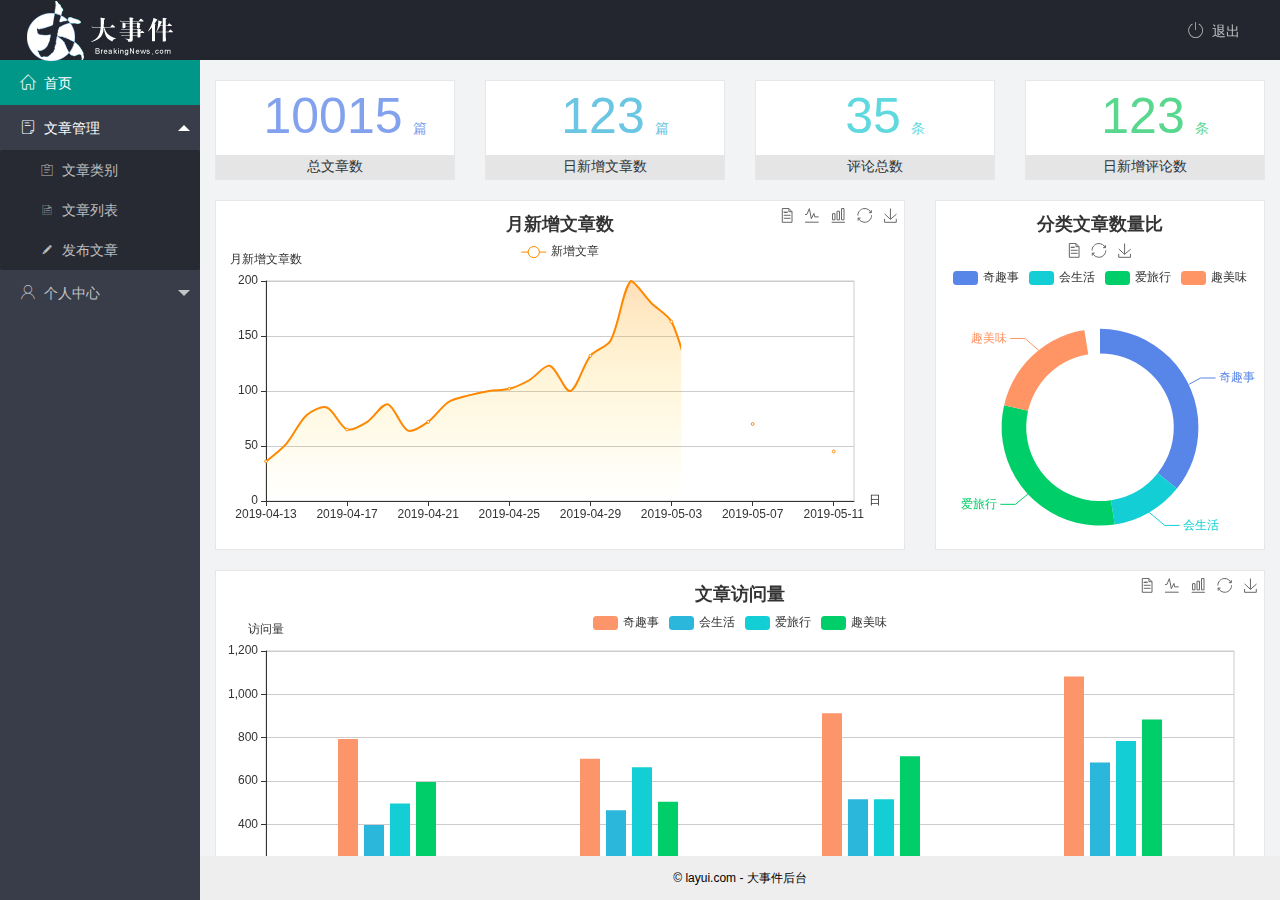
==== commit 36279cd9: "完成了用户页面开发" ====
--- a/index.html
+++ b/index.html
@@ -21,7 +21,7 @@
       <ul class="layui-nav layui-layout-right">
         <li class="layui-nav-item">
           <a href="javascript:;" class="userinfo" style="display: none;">
-            <img src="http://t.cn/RCzsdCq" class="layui-nav-img" />
+            <img src="/assets/images/sample.jpg" class="layui-nav-img" />
             <span class="text-avatar">A</span>
             个人中心
           </a>
@@ -42,7 +42,7 @@
     <div class="layui-side layui-bg-black">
       <div class="layui-side-scroll">
         <div class="userinfo" style="display: none;">
-          <img src="http://t.cn/RCzsdCq" class="layui-nav-img" />
+          <img src="/assets/images/sample.jpg" class="layui-nav-img" />
           <span class="text-avatar">A</span>
           <span id="welcome">欢迎 </span>
         </div>
@@ -82,7 +82,7 @@
             <dl class="layui-nav-child">
               <dd>
                 <a href="/user/user_info.html" target="fm">
-                  <i class="layui-icon layui-icon-group"></i>基本资料
+                  <i class="layui-icon layui-icon-username"></i>基本资料
                 </a>
               </dd>
               <dd>
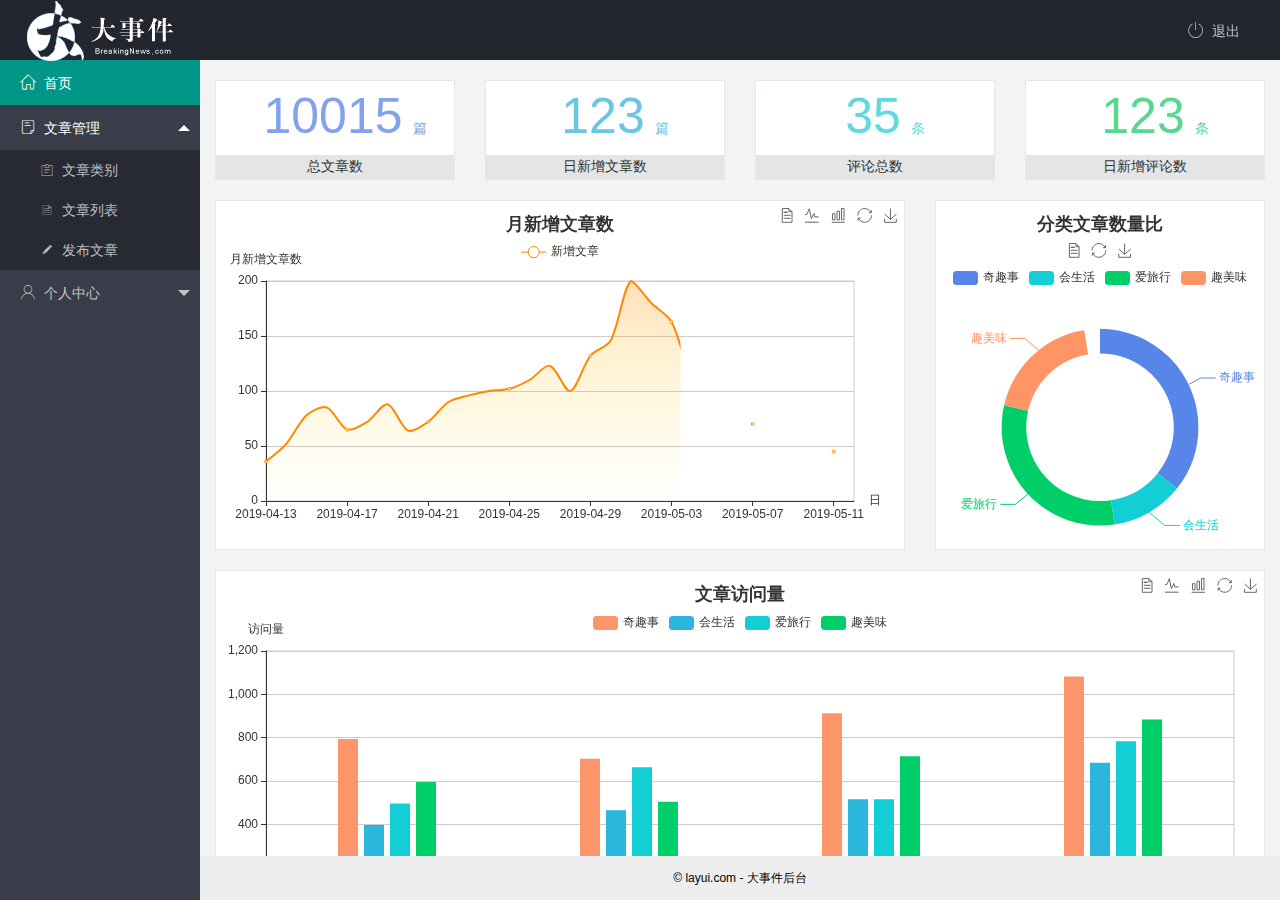
==== commit eda87418: "完成文章管理相关功能的开发" ====
--- a/index.html
+++ b/index.html
@@ -59,17 +59,17 @@
             </a>
             <dl class="layui-nav-child">
               <dd>
-                <a href="javascript:;">
+                <a href="/article/art_cate.html" target="fm">
                   <i class="layui-icon layui-icon-form"></i>文章类别
                 </a>
               </dd>
               <dd>
-                <a href="javascript:;">
+                <a href="/article/art_list.html" target="fm" id="art_list">
                   <i class="layui-icon layui-icon-list"></i>文章列表
                 </a>
               </dd>
               <dd>
-                <a href="javascript:;">
+                <a href="/article/art_pub.html" target="fm" id="art_edit">
                   <i class="layui-icon layui-icon-edit"></i>发布文章
                 </a>
               </dd>
